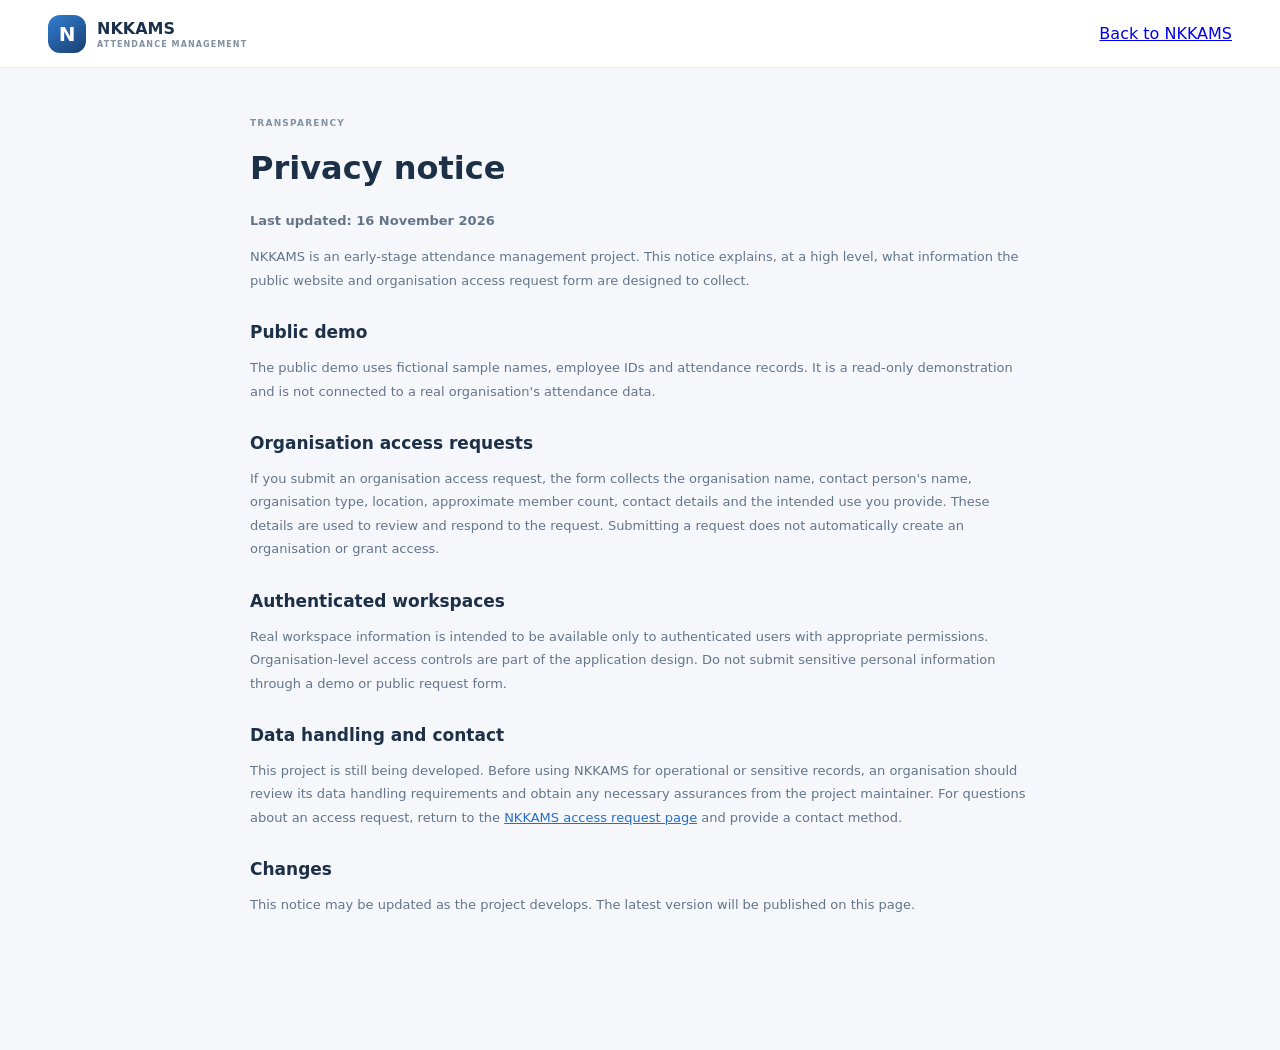
==== privacy.html @ 0c3b37a1 "Add NKKAMS privacy notice" ====
<!doctype html><html lang="en"><head><meta charset="utf-8"><meta name="viewport" content="width=device-width,initial-scale=1"><meta name="theme-color" content="#10243a"><title>Privacy Notice | NKKAMS</title><link rel="icon" href="./favicon.svg"><link rel="stylesheet" href="./demo.css"><style>.privacy{max-width:820px;margin:50px auto;padding:0 20px 70px}.privacy h1{font-size:32px}.privacy h2{font-size:17px;margin-top:30px}.privacy p,.privacy li{font-size:13px;line-height:1.8;color:#64758a}.privacy a{color:#286fc4}</style></head><body><header class="demo-topbar"><a class="demo-brand" href="./"><span class="demo-mark">N</span><span>NKKAMS<small>ATTENDANCE MANAGEMENT</small></span></a><a href="./">Back to NKKAMS</a></header><main class="privacy"><div class="eyebrow">TRANSPARENCY</div><h1>Privacy notice</h1><p><strong>Last updated: 16 November 2026</strong></p><p>NKKAMS is an early-stage attendance management project. This notice explains, at a high level, what information the public website and organisation access request form are designed to collect.</p><h2>Public demo</h2><p>The public demo uses fictional sample names, employee IDs and attendance records. It is a read-only demonstration and is not connected to a real organisation's attendance data.</p><h2>Organisation access requests</h2><p>If you submit an organisation access request, the form collects the organisation name, contact person's name, organisation type, location, approximate member count, contact details and the intended use you provide. These details are used to review and respond to the request. Submitting a request does not automatically create an organisation or grant access.</p><h2>Authenticated workspaces</h2><p>Real workspace information is intended to be available only to authenticated users with appropriate permissions. Organisation-level access controls are part of the application design. Do not submit sensitive personal information through a demo or public request form.</p><h2>Data handling and contact</h2><p>This project is still being developed. Before using NKKAMS for operational or sensitive records, an organisation should review its data handling requirements and obtain any necessary assurances from the project maintainer. For questions about an access request, return to the <a href="./#request-access">NKKAMS access request page</a> and provide a contact method.</p><h2>Changes</h2><p>This notice may be updated as the project develops. The latest version will be published on this page.</p></main></body></html>
---- demo.css ----
*{box-sizing:border-box}body{margin:0;background:#f5f7fb;color:#1c3048;font-family:Inter,ui-sans-serif,system-ui,-apple-system,"Segoe UI",sans-serif}.demo-topbar{height:68px;background:#fff;border-bottom:1px solid #e6ebf2;display:flex;align-items:center;justify-content:space-between;padding:0 clamp(16px,4vw,48px);position:sticky;top:0;z-index:5}.demo-brand{display:flex;align-items:center;gap:11px;text-decoration:none;color:#1b314b;font-weight:850}.demo-brand small{display:block;font-size:8px;letter-spacing:1.1px;color:#8290a2;margin-top:2px}.demo-mark{width:38px;height:38px;display:grid;place-items:center;border-radius:12px;background:linear-gradient(145deg,#347ed2,#183f70);color:white;font-size:20px}.demo-top-actions{display:flex;align-items:center;gap:20px}.demo-top-actions a{font-size:12px;text-decoration:none;color:#48617e;font-weight:700}.demo-top-actions .demo-login{background:#246fc5;color:white;padding:9px 15px;border-radius:9px}.readonly-pill{font-size:9px;letter-spacing:.8px;font-weight:850;color:#24764d;background:#e9f8ef;padding:7px 10px;border-radius:20px}.demo-banner{display:flex;gap:8px;justify-content:center;align-items:center;padding:11px 16px;background:#fff8e9;border-bottom:1px solid #f3e4c2;color:#85632a;font-size:11px;text-align:center}.demo-banner strong{color:#725019}.demo-layout{display:grid;grid-template-columns:235px minmax(0,1fr);min-height:calc(100vh - 112px)}.demo-sidebar{background:#fff;border-right:1px solid #e6ebf2;padding:25px 15px;display:flex;flex-direction:column}.workspace-label,.eyebrow{font-size:9px;font-weight:850;letter-spacing:1.2px;color:#8492a5}.org-switch{display:flex;align-items:center;gap:10px;padding:15px 8px 22px;border-bottom:1px solid #edf0f4;margin-bottom:18px}.org-avatar{width:36px;height:36px;border-radius:11px;display:grid;place-items:center;background:#eaf2fc;color:#2b70bd;font-weight:850}.org-switch strong,.org-switch small{display:block}.org-switch strong{font-size:12px}.org-switch small{font-size:10px;color:#8a97a8;margin-top:3px}.demo-sidebar nav{display:grid;gap:5px}.demo-sidebar nav button{border:0;background:transparent;text-align:left;padding:12px 13px;border-radius:10px;color:#64748a;font-size:12px;font-weight:650;cursor:pointer}.demo-sidebar nav button.active{background:#edf4fd;color:#246dc0}.sidebar-foot{margin-top:auto;padding:18px 8px 0;border-top:1px solid #edf0f4;color:#9aa5b3;font-size:10px;line-height:1.8}.sidebar-foot a{color:#4779b3;text-decoration:none}.demo-main{width:100%;max-width:1450px;margin:0 auto;padding:35px clamp(16px,3vw,42px) 50px}.demo-page-heading{display:flex;justify-content:space-between;align-items:end;gap:15px;margin-bottom:25px}.demo-page-heading h1{font-size:27px;letter-spacing:-.8px;margin:7px 0 5px}.demo-page-heading p{font-size:12px;color:#8390a1;margin:0}.demo-date{font-size:10px;color:#7f8da0;font-weight:750}.demo-stats{display:grid;grid-template-columns:repeat(4,minmax(0,1fr));gap:14px;margin-bottom:16px}.demo-stats article{background:#fff;border:1px solid #e8edf3;border-radius:14px;padding:17px;min-height:126px}.demo-stats article small{display:block;color:#7b899a;font-size:10px;margin-top:7px}.demo-stats article strong{display:block;font-size:26px;margin-top:3px}.demo-stats article em{display:block;font-style:normal;font-size:9px;color:#97a2af;margin-top:4px}.stat-icon{display:grid;place-items:center;width:29px;height:29px;border-radius:9px;font-size:14px}.blue{background:#eaf3ff;color:#3379cc}.green{background:#eaf8f0;color:#24935b}.red{background:#fff0ee;color:#d36c60}.violet{background:#f2edff;color:#8062cb}.demo-grid{display:grid;grid-template-columns:1.25fr .75fr;gap:15px;margin-bottom:15px}.demo-panel{background:#fff;border:1px solid #e8edf3;border-radius:14px;padding:20px;margin-bottom:15px;min-width:0}.panel-heading{display:flex;justify-content:space-between;align-items:center;gap:15px;margin-bottom:17px}.panel-heading h2{font-size:14px;margin:0 0 4px}.panel-heading p{font-size:10px;color:#8995a4;margin:0}.mini-tag{font-size:8px;letter-spacing:.8px;font-weight:850;color:#6683a6;background:#f1f5fa;border-radius:20px;padding:6px 9px}.trend-chart{height:145px;display:flex;align-items:end;gap:12px;padding:5px 8px 0;border-bottom:1px solid #edf1f5}.trend-chart div{height:100%;flex:1;display:flex;flex-direction:column;justify-content:end;align-items:center;gap:8px}.trend-chart i{display:block;width:min(30px,75%);border-radius:6px 6px 2px 2px;background:linear-gradient(180deg,#80b5f0,#3278c7)}.trend-chart small{font-size:9px;color:#9aa5b3}.summary-line{display:flex;justify-content:space-between;padding:10px 0;border-bottom:1px solid #f0f2f5;font-size:11px}.summary-line span{color:#6f7f92}.summary-line strong{font-size:12px}.dot{display:inline-block;width:7px;height:7px;border-radius:50%;margin-right:6px}.dot.present{background:#32a56d}.dot.absent{background:#e27a70}.dot.unmarked{background:#aeb8c4}.progress-track{height:7px;border-radius:10px;background:#f0f2f5;margin:17px 0 9px;overflow:hidden}.progress-track i{display:block;height:100%;border-radius:10px;background:#36a575}.muted{color:#98a3b0;font-size:9px}.table-scroll{overflow-x:auto}table{width:100%;border-collapse:collapse;white-space:nowrap}th{text-align:left;color:#8b97a6;font-size:8px;letter-spacing:.7px;padding:11px 10px;border-bottom:1px solid #edf0f4}td{font-size:10px;color:#4f6075;padding:12px 10px;border-bottom:1px solid #f0f2f5}.status{display:inline-flex;border-radius:20px;padding:5px 8px;font-size:9px;font-weight:750}.status.present{background:#eaf8f0;color:#258653}.status.absent{background:#fff0ee;color:#c7665c}.outline-btn{background:#fff;border:1px solid #dfe7f0;border-radius:8px;padding:8px 10px;font-size:10px;color:#4775a9;font-weight:700;cursor:pointer}.demo-view.hidden{display:none}.date-filter{display:flex;align-items:center;gap:8px;color:#738298;font-size:10px}.date-filter select,.search-input{border:1px solid #dfe6ef;border-radius:8px;padding:9px 10px;background:white;color:#42566e;font:inherit;font-size:11px}.demo-summary-strip{display:flex;gap:24px;padding:12px 0 16px;color:#7b8999;font-size:10px}.demo-summary-strip strong{color:#30465f;margin-left:4px}.readonly-footnote{font-size:10px;color:#91a0b0;margin:17px 0 0}.report-stats{grid-template-columns:repeat(3,minmax(0,1fr))}.report-bars{display:grid;gap:18px;padding:10px 0}.report-bars>div{display:grid;grid-template-columns:65px 1fr 38px;align-items:center;gap:12px;font-size:10px;color:#75849a}.report-bars i{height:9px;border-radius:10px;background:#edf1f6;overflow:hidden}.report-bars i b{display:block;height:100%;background:#4288d4;border-radius:10px}.report-bars strong{text-align:right;color:#3b536d}.holiday-demo{display:grid}.holiday-demo>div{display:flex;align-items:center;gap:16px;padding:15px 5px;border-bottom:1px solid #edf0f4}.holiday-demo time{width:58px;color:#3c7fc4;font-size:10px;font-weight:850}.holiday-demo strong,.holiday-demo small{display:block}.holiday-demo strong{font-size:11px}.holiday-demo small{font-size:9px;color:#929eac;margin-top:4px}.demo-bottom-cta{margin-top:25px;padding:18px 20px;border-radius:13px;background:#edf4fc;display:flex;align-items:center;justify-content:space-between;gap:15px}.demo-bottom-cta strong,.demo-bottom-cta span{display:block}.demo-bottom-cta strong{font-size:12px}.demo-bottom-cta span{font-size:10px;color:#77879a;margin-top:5px}.demo-bottom-cta a{background:#276fbd;color:#fff;text-decoration:none;padding:11px 14px;border-radius:9px;font-size:10px;font-weight:750;white-space:nowrap}@media(max-width:850px){.demo-layout{grid-template-columns:1fr}.demo-sidebar{border-right:0;border-bottom:1px solid #e6ebf2;padding:12px 15px}.workspace-label,.org-switch,.sidebar-foot{display:none}.demo-sidebar nav{display:flex;overflow:auto;gap:5px}.demo-sidebar nav button{white-space:nowrap;padding:10px 12px}.demo-stats{grid-template-columns:repeat(2,minmax(0,1fr))}.demo-main{padding-top:25px}}@media(max-width:560px){.demo-topbar{height:60px;padding:0 12px}.demo-top-actions{gap:10px}.demo-top-actions>a:first-of-type{display:none}.readonly-pill{font-size:8px;padding:6px 8px}.demo-banner{display:block;line-height:1.6;font-size:10px}.demo-banner strong{display:block}.demo-page-heading{align-items:start;flex-direction:column}.demo-page-heading h1{font-size:23px}.demo-date{font-size:9px}.demo-grid{grid-template-columns:1fr;gap:0}.demo-stats{gap:9px}.demo-stats article{padding:13px;min-height:115px}.demo-stats article strong{font-size:23px}.demo-panel{padding:14px}.demo-bottom-cta{align-items:stretch;flex-direction:column}.demo-bottom-cta a{text-align:center}.panel-heading{align-items:flex-start;flex-direction:column}.date-filter{width:100%}.date-filter select{flex:1}.search-input{width:100%}.report-stats{grid-template-columns:1fr}.demo-summary-strip{gap:14px}}
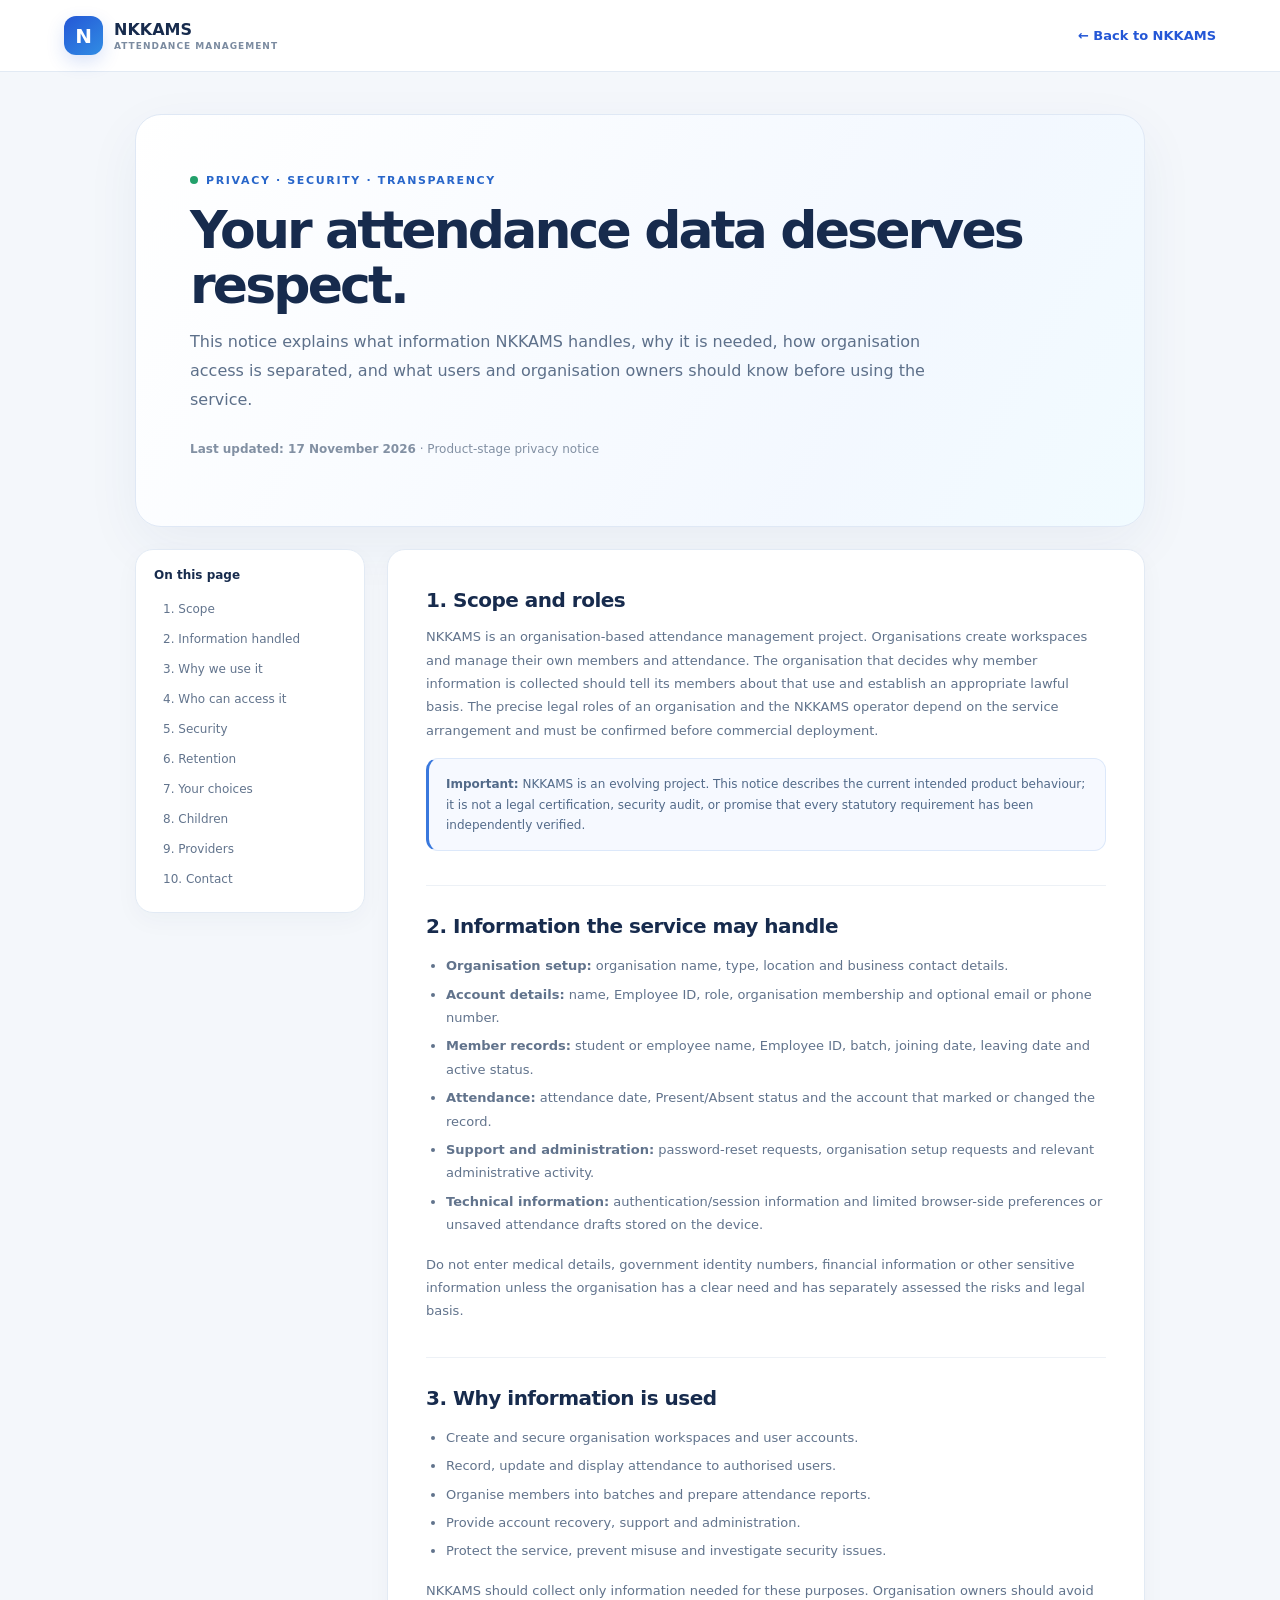
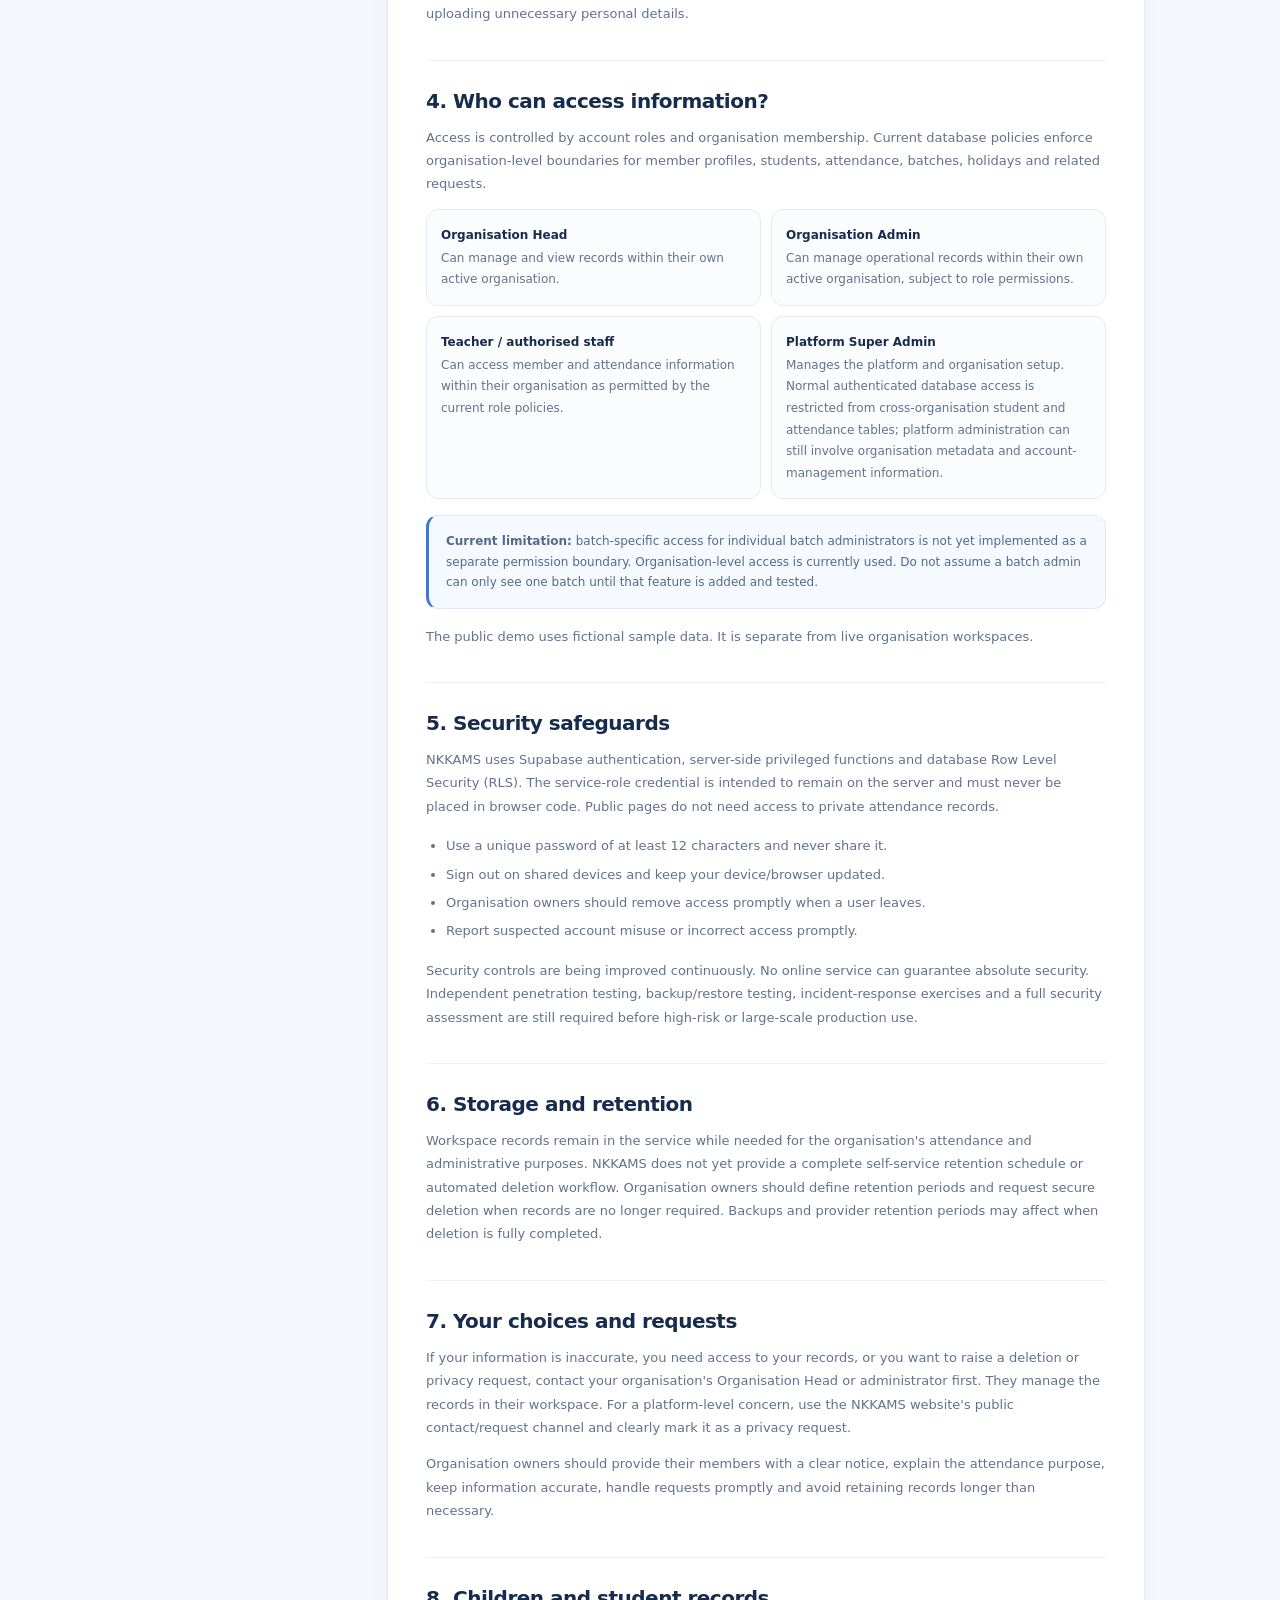
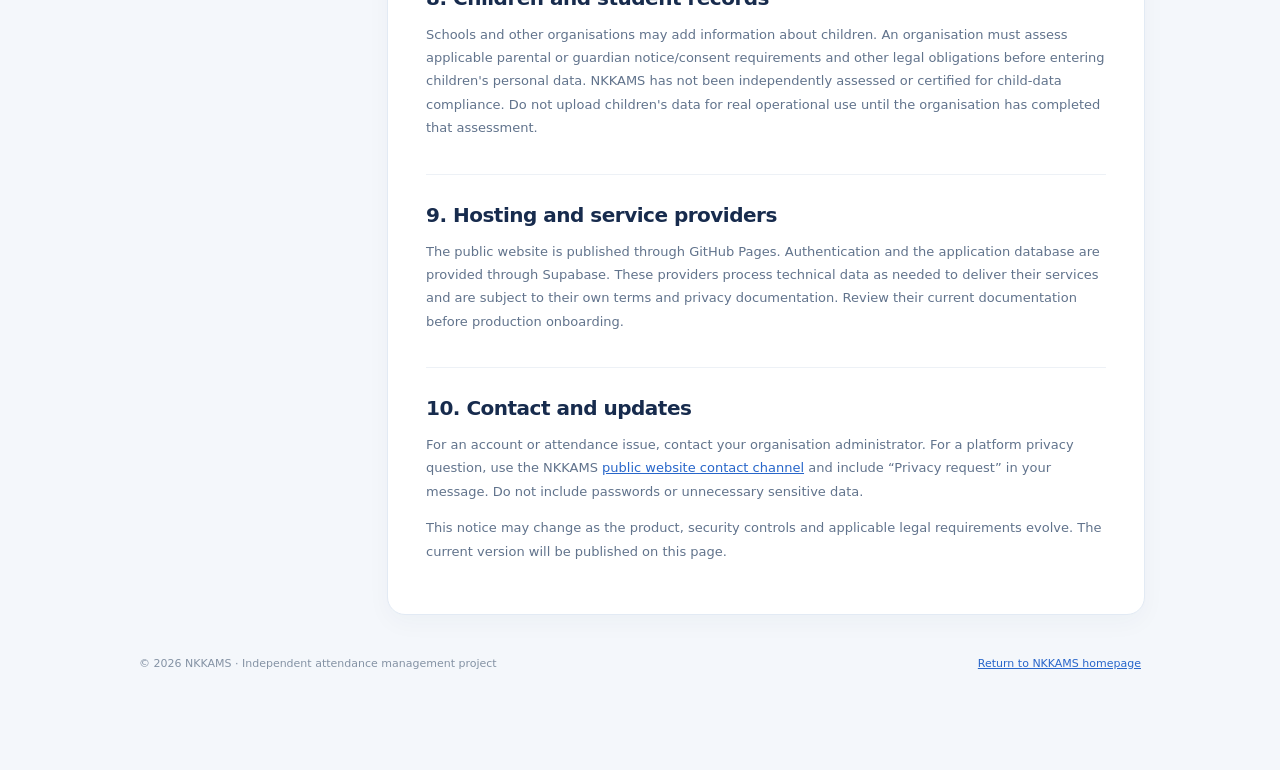
==== commit b5fd5b05: "Publish expanded NKKAMS privacy and data protection notice" ====
--- a/privacy.html
+++ b/privacy.html
@@ -1 +1,54 @@
-<!doctype html><html lang="en"><head><meta charset="utf-8"><meta name="viewport" content="width=device-width,initial-scale=1"><meta name="theme-color" content="#10243a"><title>Privacy Notice | NKKAMS</title><link rel="icon" href="./favicon.svg"><link rel="stylesheet" href="./demo.css"><style>.privacy{max-width:820px;margin:50px auto;padding:0 20px 70px}.privacy h1{font-size:32px}.privacy h2{font-size:17px;margin-top:30px}.privacy p,.privacy li{font-size:13px;line-height:1.8;color:#64758a}.privacy a{color:#286fc4}</style></head><body><header class="demo-topbar"><a class="demo-brand" href="./"><span class="demo-mark">N</span><span>NKKAMS<small>ATTENDANCE MANAGEMENT</small></span></a><a href="./">Back to NKKAMS</a></header><main class="privacy"><div class="eyebrow">TRANSPARENCY</div><h1>Privacy notice</h1><p><strong>Last updated: 16 November 2026</strong></p><p>NKKAMS is an early-stage attendance management project. This notice explains, at a high level, what information the public website and organisation access request form are designed to collect.</p><h2>Public demo</h2><p>The public demo uses fictional sample names, employee IDs and attendance records. It is a read-only demonstration and is not connected to a real organisation's attendance data.</p><h2>Organisation access requests</h2><p>If you submit an organisation access request, the form collects the organisation name, contact person's name, organisation type, location, approximate member count, contact details and the intended use you provide. These details are used to review and respond to the request. Submitting a request does not automatically create an organisation or grant access.</p><h2>Authenticated workspaces</h2><p>Real workspace information is intended to be available only to authenticated users with appropriate permissions. Organisation-level access controls are part of the application design. Do not submit sensitive personal information through a demo or public request form.</p><h2>Data handling and contact</h2><p>This project is still being developed. Before using NKKAMS for operational or sensitive records, an organisation should review its data handling requirements and obtain any necessary assurances from the project maintainer. For questions about an access request, return to the <a href="./#request-access">NKKAMS access request page</a> and provide a contact method.</p><h2>Changes</h2><p>This notice may be updated as the project develops. The latest version will be published on this page.</p></main></body></html>+<!doctype html>
+<html lang="en">
+<head>
+<meta charset="utf-8"><meta name="viewport" content="width=device-width,initial-scale=1">
+<meta name="theme-color" content="#f4f7fb">
+<meta name="description" content="NKKAMS Privacy Notice explains what personal data the attendance management platform handles, why it is used and who can access it.">
+<title>Privacy & Data Protection | NKKAMS</title>
+<link rel="icon" type="image/svg+xml" href="./favicon.svg">
+<link rel="stylesheet" href="./demo.css">
+<style>
+:root{color-scheme:light;--ink:#172b4d;--muted:#61738c;--line:#e2eaf4;--blue:#2457d6}
+*{box-sizing:border-box}body{margin:0;background:#f4f7fb;color:var(--ink);font-family:Inter,ui-sans-serif,system-ui,-apple-system,"Segoe UI",sans-serif}
+.privacy-top{height:72px;position:sticky;top:0;z-index:5;display:flex;align-items:center;justify-content:space-between;padding:0 clamp(18px,5vw,72px);background:rgba(255,255,255,.94);border-bottom:1px solid var(--line);backdrop-filter:blur(16px)}
+.privacy-brand{display:flex;align-items:center;gap:11px;color:var(--ink);text-decoration:none;font-weight:850}.privacy-mark{display:grid;place-items:center;width:39px;height:39px;border-radius:12px;background:linear-gradient(140deg,#2457d6,#318de4);color:#fff;font-size:20px;box-shadow:0 7px 18px #2457d62b}.privacy-brand small{display:block;margin-top:2px;color:#7b8ba0;font-size:9px;letter-spacing:1px}
+.privacy-top>a:last-child{color:var(--blue);font-size:13px;font-weight:700;text-decoration:none}
+.privacy-wrap{max-width:1050px;margin:42px auto 80px;padding:0 20px}
+.privacy-hero{padding:clamp(26px,5vw,54px);border:1px solid #dfe8f5;border-radius:26px;background:linear-gradient(120deg,#fff 0%,#f3f8ff 72%,#f1fbff 100%);box-shadow:0 18px 55px rgba(30,65,120,.06)}
+.kicker{display:inline-flex;align-items:center;gap:8px;color:#2866ca;font-size:11px;font-weight:850;letter-spacing:.15em}.kicker:before{content:"";width:8px;height:8px;border-radius:50%;background:#22a06b}
+h1{margin:15px 0 12px;font-size:clamp(34px,5vw,52px);letter-spacing:-.055em;line-height:1.05}.lead{max-width:760px;color:#5d708a;font-size:16px;line-height:1.8}
+.updated{margin-top:24px;color:#8290a3;font-size:12px}
+.privacy-layout{display:grid;grid-template-columns:230px minmax(0,1fr);gap:22px;margin-top:22px;align-items:start}
+.privacy-nav,.privacy-content{border:1px solid var(--line);border-radius:18px;background:#fff;box-shadow:0 8px 25px rgba(25,54,92,.035)}
+.privacy-nav{position:sticky;top:92px;padding:18px}.privacy-nav strong{display:block;margin-bottom:12px;font-size:12px}.privacy-nav a{display:block;padding:8px 9px;border-radius:8px;color:#62748d;font-size:12px;text-decoration:none}.privacy-nav a:hover{background:#f0f5ff;color:var(--blue)}
+.privacy-content{padding:clamp(20px,4vw,38px)}.privacy-content section+section{margin-top:34px;padding-top:28px;border-top:1px solid #edf1f6}
+h2{margin:0 0 12px;font-size:20px;letter-spacing:-.025em}h3{margin:18px 0 7px;font-size:14px}
+p,li{color:var(--muted);font-size:13px;line-height:1.8}ul{padding-left:20px}li+li{margin-top:5px}
+.callout{margin:16px 0;padding:15px 17px;border:1px solid #dce8fa;border-left:3px solid #3978dd;border-radius:12px;background:#f6f9ff;color:#526a89;font-size:12px;line-height:1.7}
+.role-grid{display:grid;grid-template-columns:repeat(2,minmax(0,1fr));gap:10px}.role-card{padding:14px;border:1px solid #e5ebf4;border-radius:12px;background:#fbfcfe}.role-card strong{font-size:12px}.role-card p{margin:5px 0 0;font-size:12px}
+a{color:#2866ca}.privacy-footer{display:flex;justify-content:space-between;gap:14px;flex-wrap:wrap;margin-top:22px;padding:20px 4px;color:#8492a4;font-size:11px}
+@media(max-width:760px){.privacy-layout{grid-template-columns:1fr}.privacy-nav{position:static}.privacy-nav div{display:grid;grid-template-columns:repeat(2,minmax(0,1fr))}.role-grid{grid-template-columns:1fr}.privacy-wrap{margin-top:20px}.privacy-top{height:62px;padding:0 14px}}
+</style>
+</head>
+<body>
+<header class="privacy-top"><a class="privacy-brand" href="./"><span class="privacy-mark">N</span><span>NKKAMS<small>ATTENDANCE MANAGEMENT</small></span></a><a href="./">← Back to NKKAMS</a></header>
+<main class="privacy-wrap">
+<section class="privacy-hero"><span class="kicker">PRIVACY · SECURITY · TRANSPARENCY</span><h1>Your attendance data deserves respect.</h1><p class="lead">This notice explains what information NKKAMS handles, why it is needed, how organisation access is separated, and what users and organisation owners should know before using the service.</p><p class="updated"><strong>Last updated: 17 November 2026</strong> · Product-stage privacy notice</p></section>
+<div class="privacy-layout">
+<aside class="privacy-nav"><strong>On this page</strong><div><a href="#scope">1. Scope</a><a href="#data">2. Information handled</a><a href="#purpose">3. Why we use it</a><a href="#access">4. Who can access it</a><a href="#security">5. Security</a><a href="#retention">6. Retention</a><a href="#rights">7. Your choices</a><a href="#children">8. Children</a><a href="#providers">9. Providers</a><a href="#contact">10. Contact</a></div></aside>
+<article class="privacy-content">
+<section id="scope"><h2>1. Scope and roles</h2><p>NKKAMS is an organisation-based attendance management project. Organisations create workspaces and manage their own members and attendance. The organisation that decides why member information is collected should tell its members about that use and establish an appropriate lawful basis. The precise legal roles of an organisation and the NKKAMS operator depend on the service arrangement and must be confirmed before commercial deployment.</p><div class="callout"><strong>Important:</strong> NKKAMS is an evolving project. This notice describes the current intended product behaviour; it is not a legal certification, security audit, or promise that every statutory requirement has been independently verified.</div></section>
+<section id="data"><h2>2. Information the service may handle</h2><ul><li><strong>Organisation setup:</strong> organisation name, type, location and business contact details.</li><li><strong>Account details:</strong> name, Employee ID, role, organisation membership and optional email or phone number.</li><li><strong>Member records:</strong> student or employee name, Employee ID, batch, joining date, leaving date and active status.</li><li><strong>Attendance:</strong> attendance date, Present/Absent status and the account that marked or changed the record.</li><li><strong>Support and administration:</strong> password-reset requests, organisation setup requests and relevant administrative activity.</li><li><strong>Technical information:</strong> authentication/session information and limited browser-side preferences or unsaved attendance drafts stored on the device.</li></ul><p>Do not enter medical details, government identity numbers, financial information or other sensitive information unless the organisation has a clear need and has separately assessed the risks and legal basis.</p></section>
+<section id="purpose"><h2>3. Why information is used</h2><ul><li>Create and secure organisation workspaces and user accounts.</li><li>Record, update and display attendance to authorised users.</li><li>Organise members into batches and prepare attendance reports.</li><li>Provide account recovery, support and administration.</li><li>Protect the service, prevent misuse and investigate security issues.</li></ul><p>NKKAMS should collect only information needed for these purposes. Organisation owners should avoid uploading unnecessary personal details.</p></section>
+<section id="access"><h2>4. Who can access information?</h2><p>Access is controlled by account roles and organisation membership. Current database policies enforce organisation-level boundaries for member profiles, students, attendance, batches, holidays and related requests.</p><div class="role-grid"><div class="role-card"><strong>Organisation Head</strong><p>Can manage and view records within their own active organisation.</p></div><div class="role-card"><strong>Organisation Admin</strong><p>Can manage operational records within their own active organisation, subject to role permissions.</p></div><div class="role-card"><strong>Teacher / authorised staff</strong><p>Can access member and attendance information within their organisation as permitted by the current role policies.</p></div><div class="role-card"><strong>Platform Super Admin</strong><p>Manages the platform and organisation setup. Normal authenticated database access is restricted from cross-organisation student and attendance tables; platform administration can still involve organisation metadata and account-management information.</p></div></div><div class="callout"><strong>Current limitation:</strong> batch-specific access for individual batch administrators is not yet implemented as a separate permission boundary. Organisation-level access is currently used. Do not assume a batch admin can only see one batch until that feature is added and tested.</div><p>The public demo uses fictional sample data. It is separate from live organisation workspaces.</p></section>
+<section id="security"><h2>5. Security safeguards</h2><p>NKKAMS uses Supabase authentication, server-side privileged functions and database Row Level Security (RLS). The service-role credential is intended to remain on the server and must never be placed in browser code. Public pages do not need access to private attendance records.</p><ul><li>Use a unique password of at least 12 characters and never share it.</li><li>Sign out on shared devices and keep your device/browser updated.</li><li>Organisation owners should remove access promptly when a user leaves.</li><li>Report suspected account misuse or incorrect access promptly.</li></ul><p>Security controls are being improved continuously. No online service can guarantee absolute security. Independent penetration testing, backup/restore testing, incident-response exercises and a full security assessment are still required before high-risk or large-scale production use.</p></section>
+<section id="retention"><h2>6. Storage and retention</h2><p>Workspace records remain in the service while needed for the organisation's attendance and administrative purposes. NKKAMS does not yet provide a complete self-service retention schedule or automated deletion workflow. Organisation owners should define retention periods and request secure deletion when records are no longer required. Backups and provider retention periods may affect when deletion is fully completed.</p></section>
+<section id="rights"><h2>7. Your choices and requests</h2><p>If your information is inaccurate, you need access to your records, or you want to raise a deletion or privacy request, contact your organisation's Organisation Head or administrator first. They manage the records in their workspace. For a platform-level concern, use the NKKAMS website's public contact/request channel and clearly mark it as a privacy request.</p><p>Organisation owners should provide their members with a clear notice, explain the attendance purpose, keep information accurate, handle requests promptly and avoid retaining records longer than necessary.</p></section>
+<section id="children"><h2>8. Children and student records</h2><p>Schools and other organisations may add information about children. An organisation must assess applicable parental or guardian notice/consent requirements and other legal obligations before entering children's personal data. NKKAMS has not been independently assessed or certified for child-data compliance. Do not upload children's data for real operational use until the organisation has completed that assessment.</p></section>
+<section id="providers"><h2>9. Hosting and service providers</h2><p>The public website is published through GitHub Pages. Authentication and the application database are provided through Supabase. These providers process technical data as needed to deliver their services and are subject to their own terms and privacy documentation. Review their current documentation before production onboarding.</p></section>
+<section id="contact"><h2>10. Contact and updates</h2><p>For an account or attendance issue, contact your organisation administrator. For a platform privacy question, use the NKKAMS <a href="./#request-access">public website contact channel</a> and include “Privacy request” in your message. Do not include passwords or unnecessary sensitive data.</p><p>This notice may change as the product, security controls and applicable legal requirements evolve. The current version will be published on this page.</p></section>
+</article>
+</div>
+<footer class="privacy-footer"><span>© 2026 NKKAMS · Independent attendance management project</span><a href="./">Return to NKKAMS homepage</a></footer>
+</main>
+</body></html>
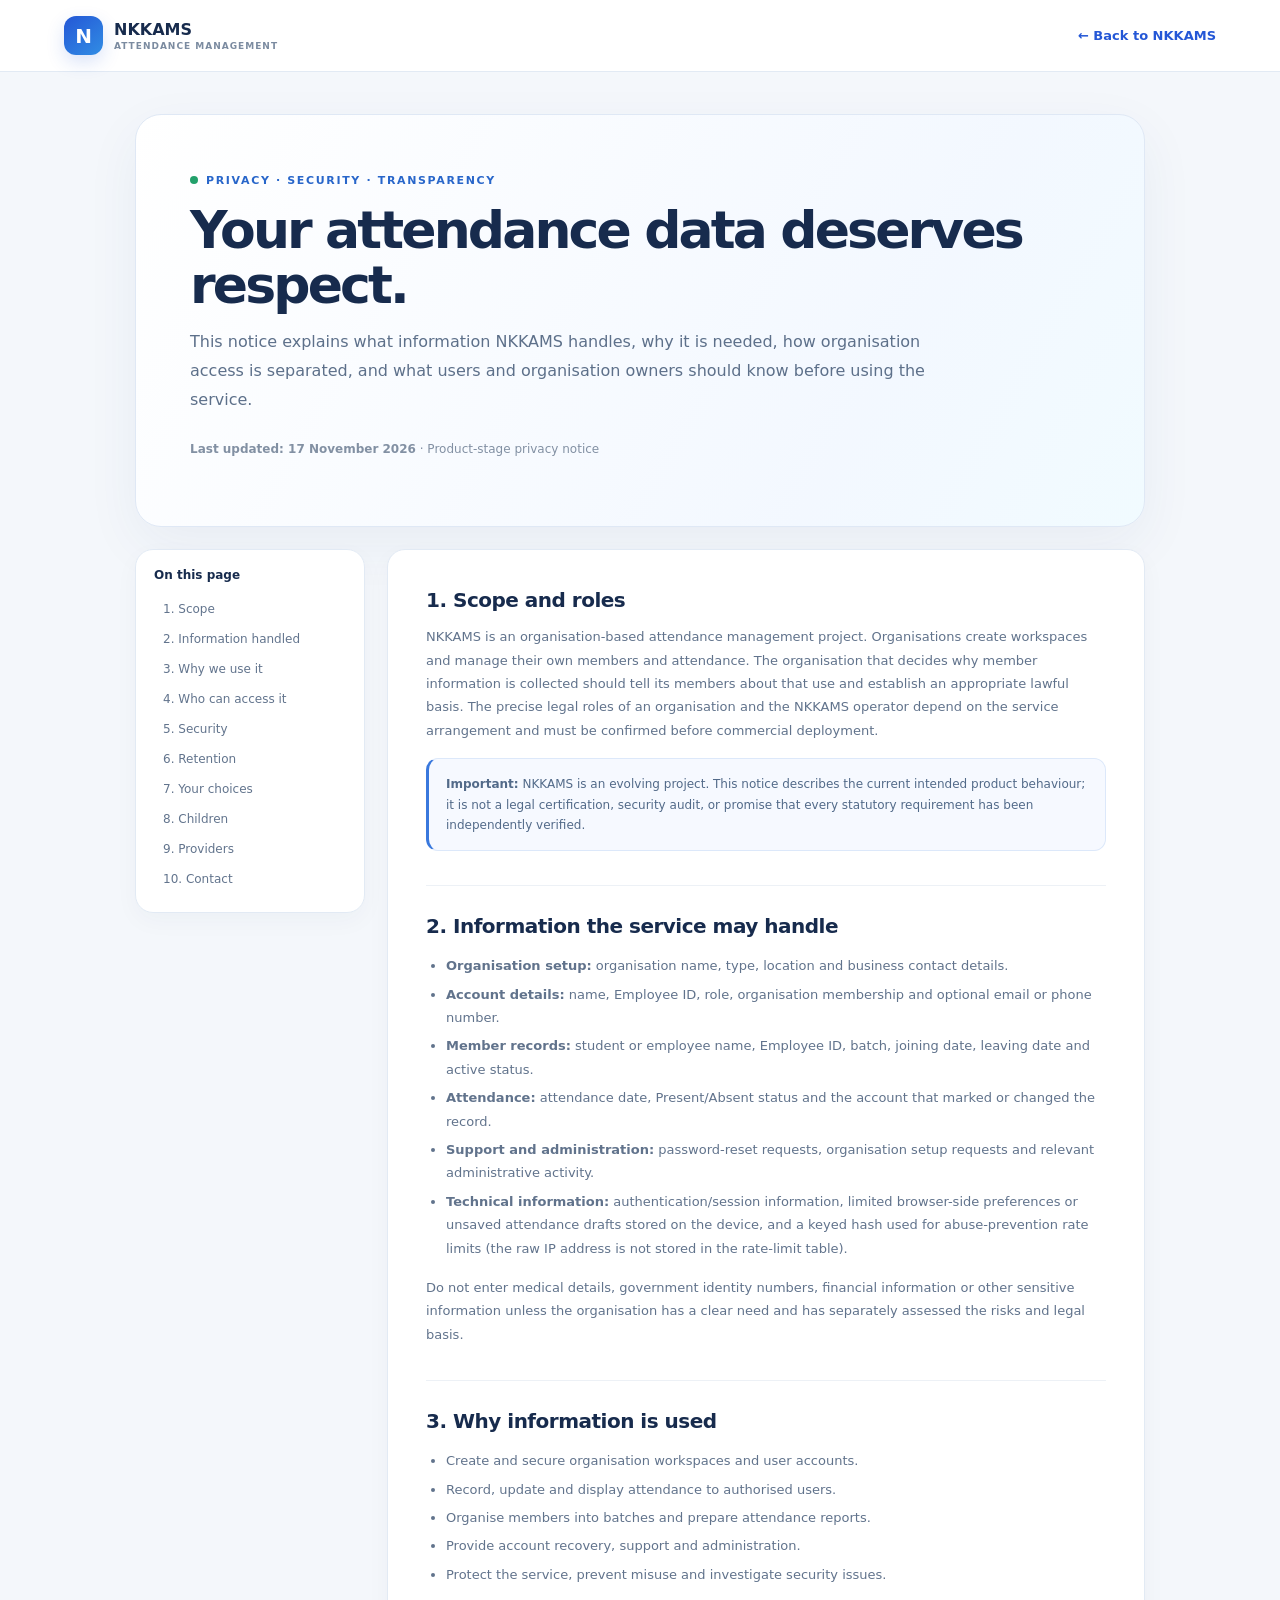
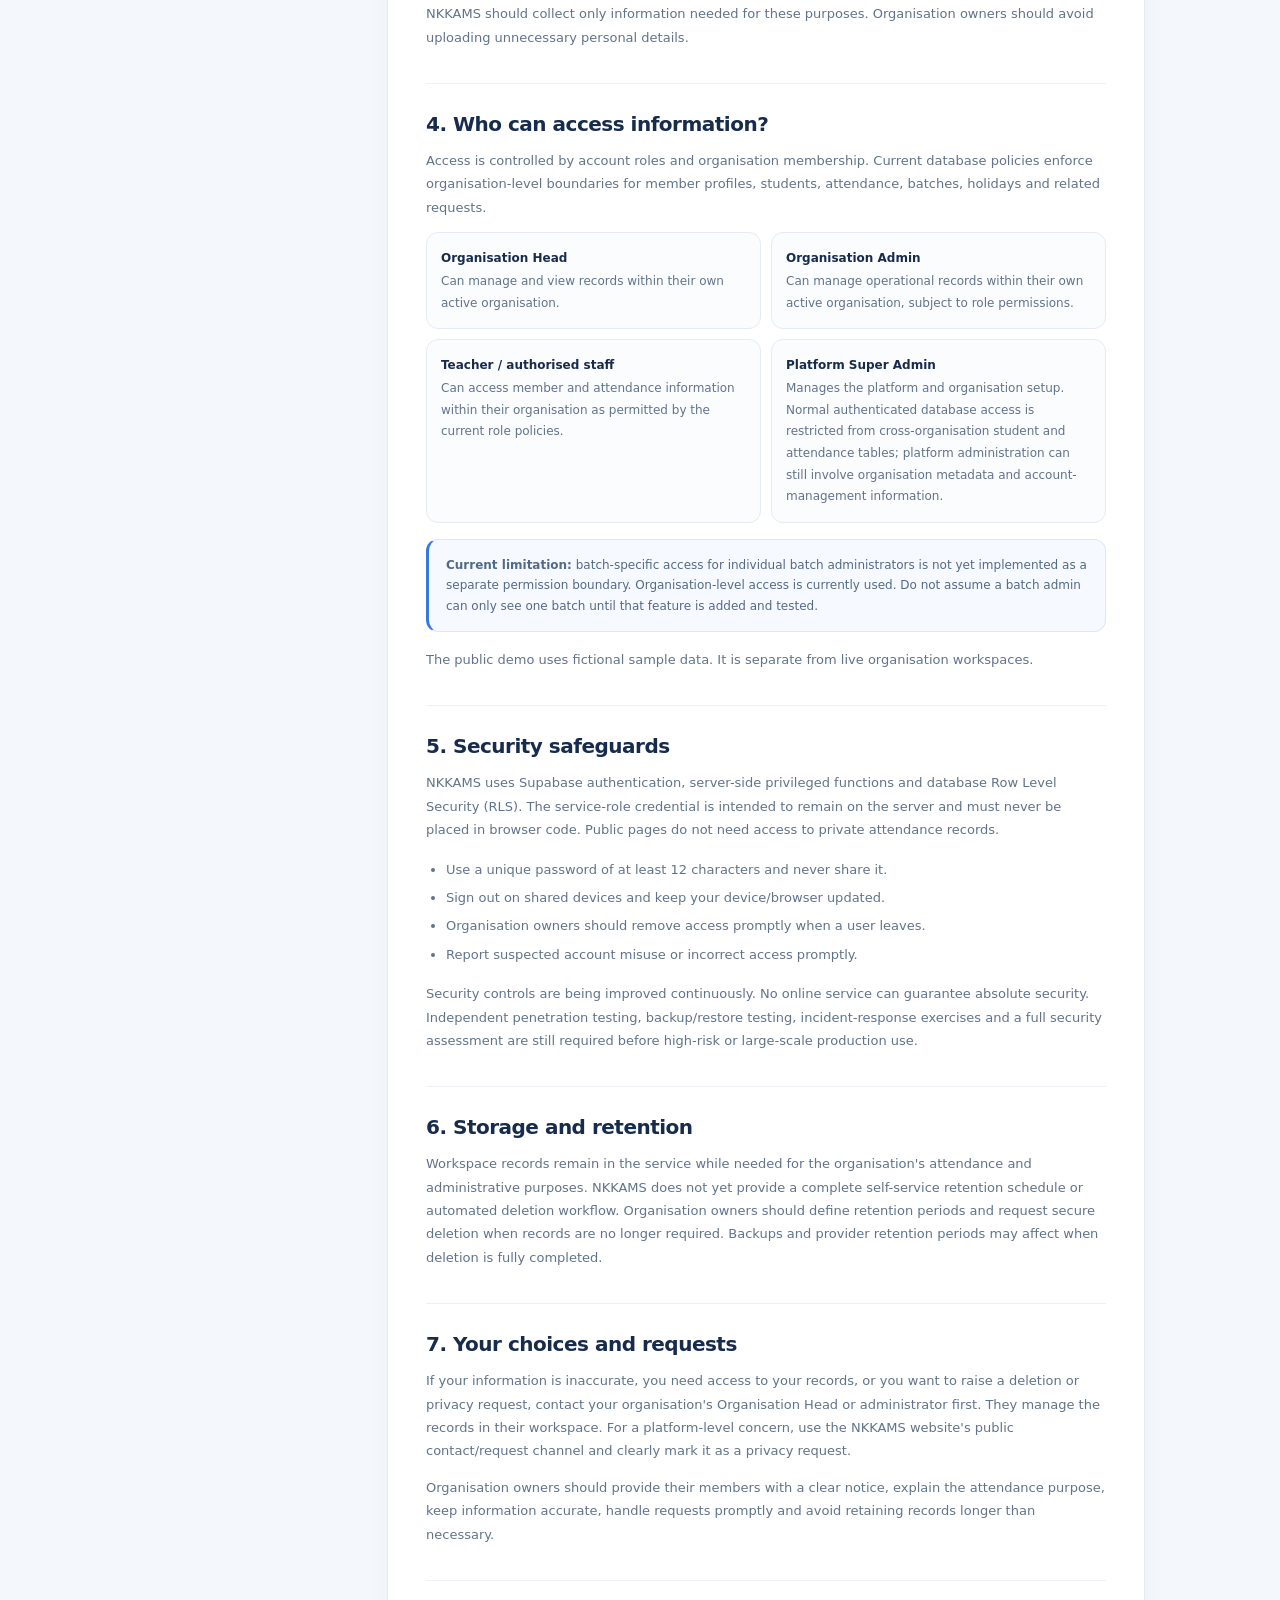
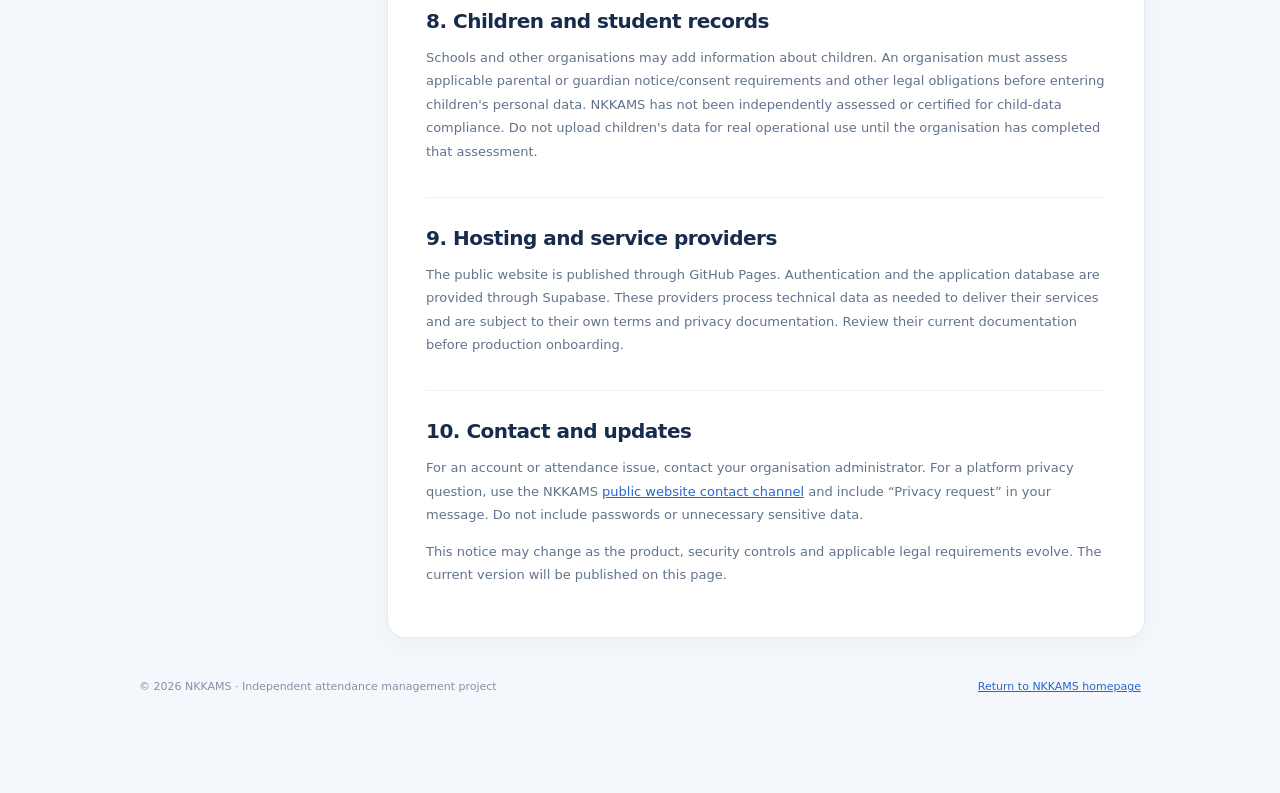
==== commit 09815468: "Disclose abuse-prevention rate-limit metadata" ====
--- a/privacy.html
+++ b/privacy.html
@@ -38,7 +38,7 @@
 <aside class="privacy-nav"><strong>On this page</strong><div><a href="#scope">1. Scope</a><a href="#data">2. Information handled</a><a href="#purpose">3. Why we use it</a><a href="#access">4. Who can access it</a><a href="#security">5. Security</a><a href="#retention">6. Retention</a><a href="#rights">7. Your choices</a><a href="#children">8. Children</a><a href="#providers">9. Providers</a><a href="#contact">10. Contact</a></div></aside>
 <article class="privacy-content">
 <section id="scope"><h2>1. Scope and roles</h2><p>NKKAMS is an organisation-based attendance management project. Organisations create workspaces and manage their own members and attendance. The organisation that decides why member information is collected should tell its members about that use and establish an appropriate lawful basis. The precise legal roles of an organisation and the NKKAMS operator depend on the service arrangement and must be confirmed before commercial deployment.</p><div class="callout"><strong>Important:</strong> NKKAMS is an evolving project. This notice describes the current intended product behaviour; it is not a legal certification, security audit, or promise that every statutory requirement has been independently verified.</div></section>
-<section id="data"><h2>2. Information the service may handle</h2><ul><li><strong>Organisation setup:</strong> organisation name, type, location and business contact details.</li><li><strong>Account details:</strong> name, Employee ID, role, organisation membership and optional email or phone number.</li><li><strong>Member records:</strong> student or employee name, Employee ID, batch, joining date, leaving date and active status.</li><li><strong>Attendance:</strong> attendance date, Present/Absent status and the account that marked or changed the record.</li><li><strong>Support and administration:</strong> password-reset requests, organisation setup requests and relevant administrative activity.</li><li><strong>Technical information:</strong> authentication/session information and limited browser-side preferences or unsaved attendance drafts stored on the device.</li></ul><p>Do not enter medical details, government identity numbers, financial information or other sensitive information unless the organisation has a clear need and has separately assessed the risks and legal basis.</p></section>
+<section id="data"><h2>2. Information the service may handle</h2><ul><li><strong>Organisation setup:</strong> organisation name, type, location and business contact details.</li><li><strong>Account details:</strong> name, Employee ID, role, organisation membership and optional email or phone number.</li><li><strong>Member records:</strong> student or employee name, Employee ID, batch, joining date, leaving date and active status.</li><li><strong>Attendance:</strong> attendance date, Present/Absent status and the account that marked or changed the record.</li><li><strong>Support and administration:</strong> password-reset requests, organisation setup requests and relevant administrative activity.</li><li><strong>Technical information:</strong> authentication/session information, limited browser-side preferences or unsaved attendance drafts stored on the device, and a keyed hash used for abuse-prevention rate limits (the raw IP address is not stored in the rate-limit table).</li></ul><p>Do not enter medical details, government identity numbers, financial information or other sensitive information unless the organisation has a clear need and has separately assessed the risks and legal basis.</p></section>
 <section id="purpose"><h2>3. Why information is used</h2><ul><li>Create and secure organisation workspaces and user accounts.</li><li>Record, update and display attendance to authorised users.</li><li>Organise members into batches and prepare attendance reports.</li><li>Provide account recovery, support and administration.</li><li>Protect the service, prevent misuse and investigate security issues.</li></ul><p>NKKAMS should collect only information needed for these purposes. Organisation owners should avoid uploading unnecessary personal details.</p></section>
 <section id="access"><h2>4. Who can access information?</h2><p>Access is controlled by account roles and organisation membership. Current database policies enforce organisation-level boundaries for member profiles, students, attendance, batches, holidays and related requests.</p><div class="role-grid"><div class="role-card"><strong>Organisation Head</strong><p>Can manage and view records within their own active organisation.</p></div><div class="role-card"><strong>Organisation Admin</strong><p>Can manage operational records within their own active organisation, subject to role permissions.</p></div><div class="role-card"><strong>Teacher / authorised staff</strong><p>Can access member and attendance information within their organisation as permitted by the current role policies.</p></div><div class="role-card"><strong>Platform Super Admin</strong><p>Manages the platform and organisation setup. Normal authenticated database access is restricted from cross-organisation student and attendance tables; platform administration can still involve organisation metadata and account-management information.</p></div></div><div class="callout"><strong>Current limitation:</strong> batch-specific access for individual batch administrators is not yet implemented as a separate permission boundary. Organisation-level access is currently used. Do not assume a batch admin can only see one batch until that feature is added and tested.</div><p>The public demo uses fictional sample data. It is separate from live organisation workspaces.</p></section>
 <section id="security"><h2>5. Security safeguards</h2><p>NKKAMS uses Supabase authentication, server-side privileged functions and database Row Level Security (RLS). The service-role credential is intended to remain on the server and must never be placed in browser code. Public pages do not need access to private attendance records.</p><ul><li>Use a unique password of at least 12 characters and never share it.</li><li>Sign out on shared devices and keep your device/browser updated.</li><li>Organisation owners should remove access promptly when a user leaves.</li><li>Report suspected account misuse or incorrect access promptly.</li></ul><p>Security controls are being improved continuously. No online service can guarantee absolute security. Independent penetration testing, backup/restore testing, incident-response exercises and a full security assessment are still required before high-risk or large-scale production use.</p></section>
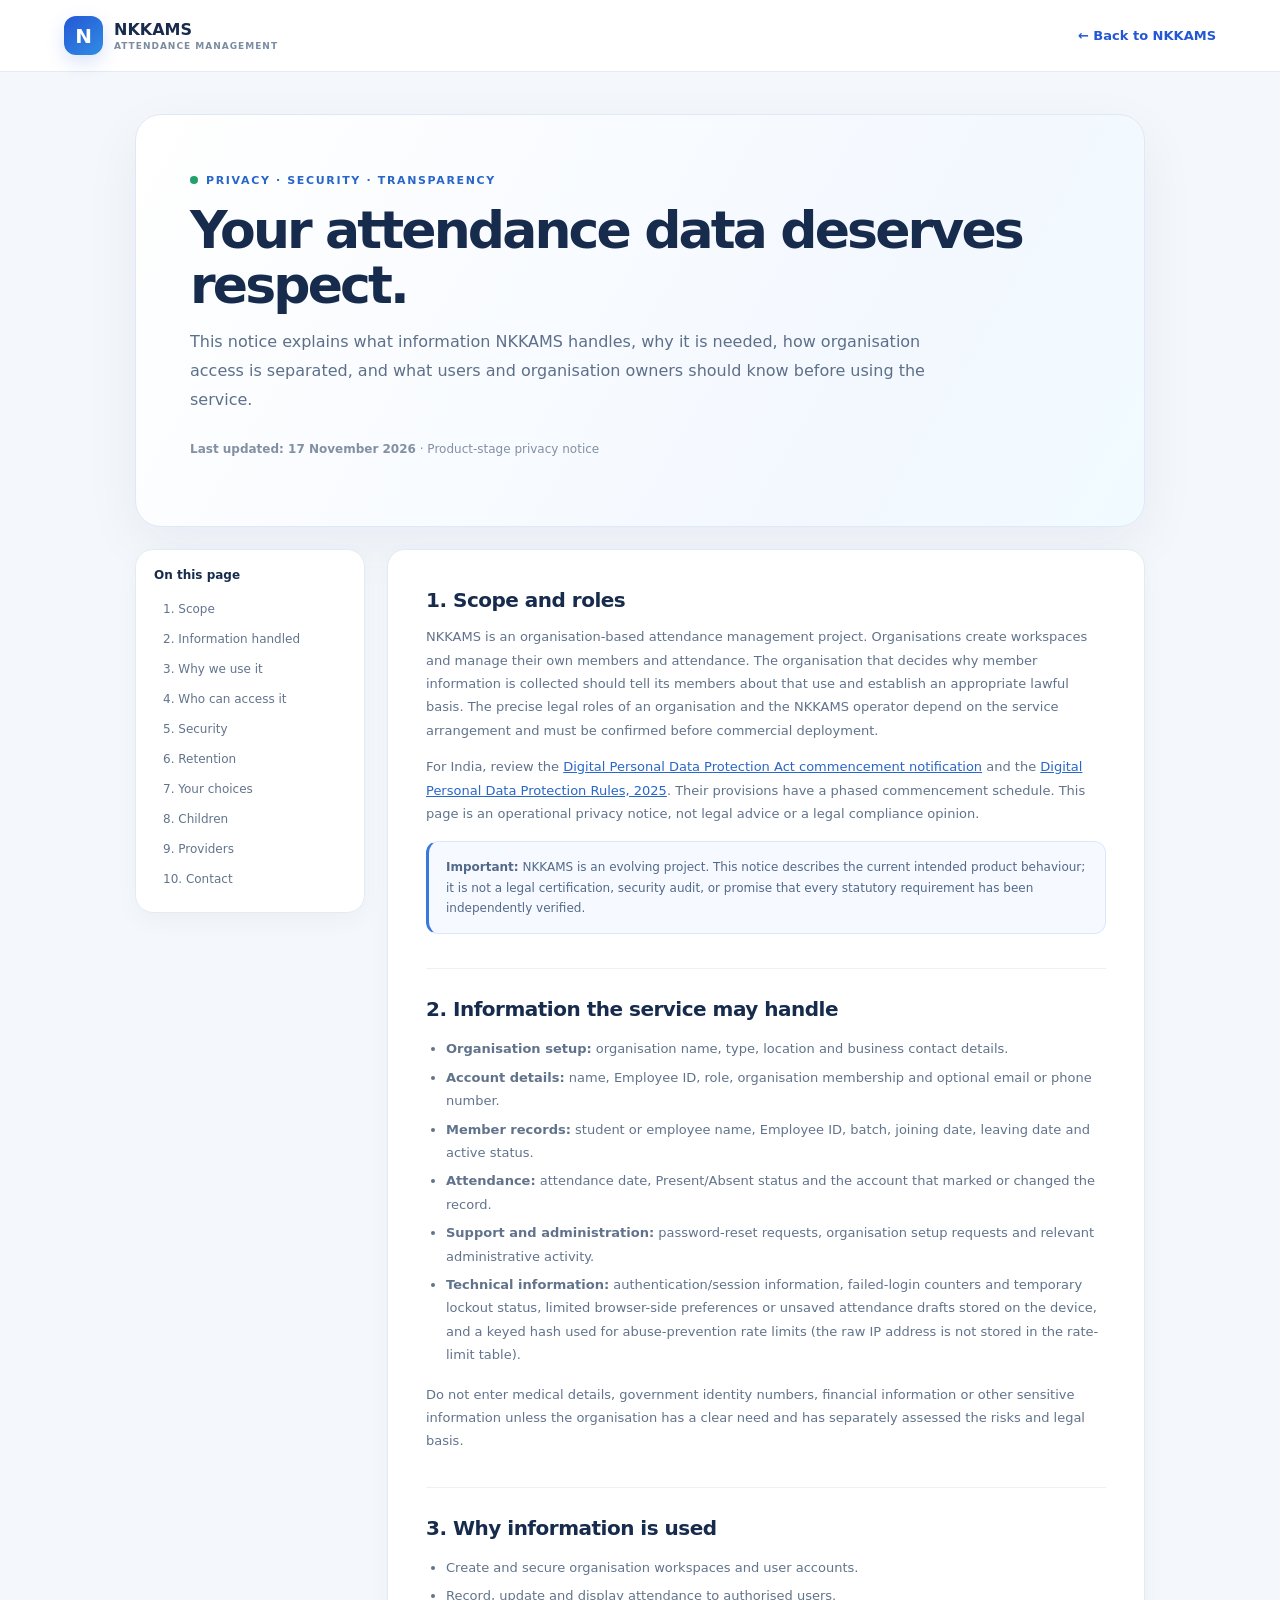
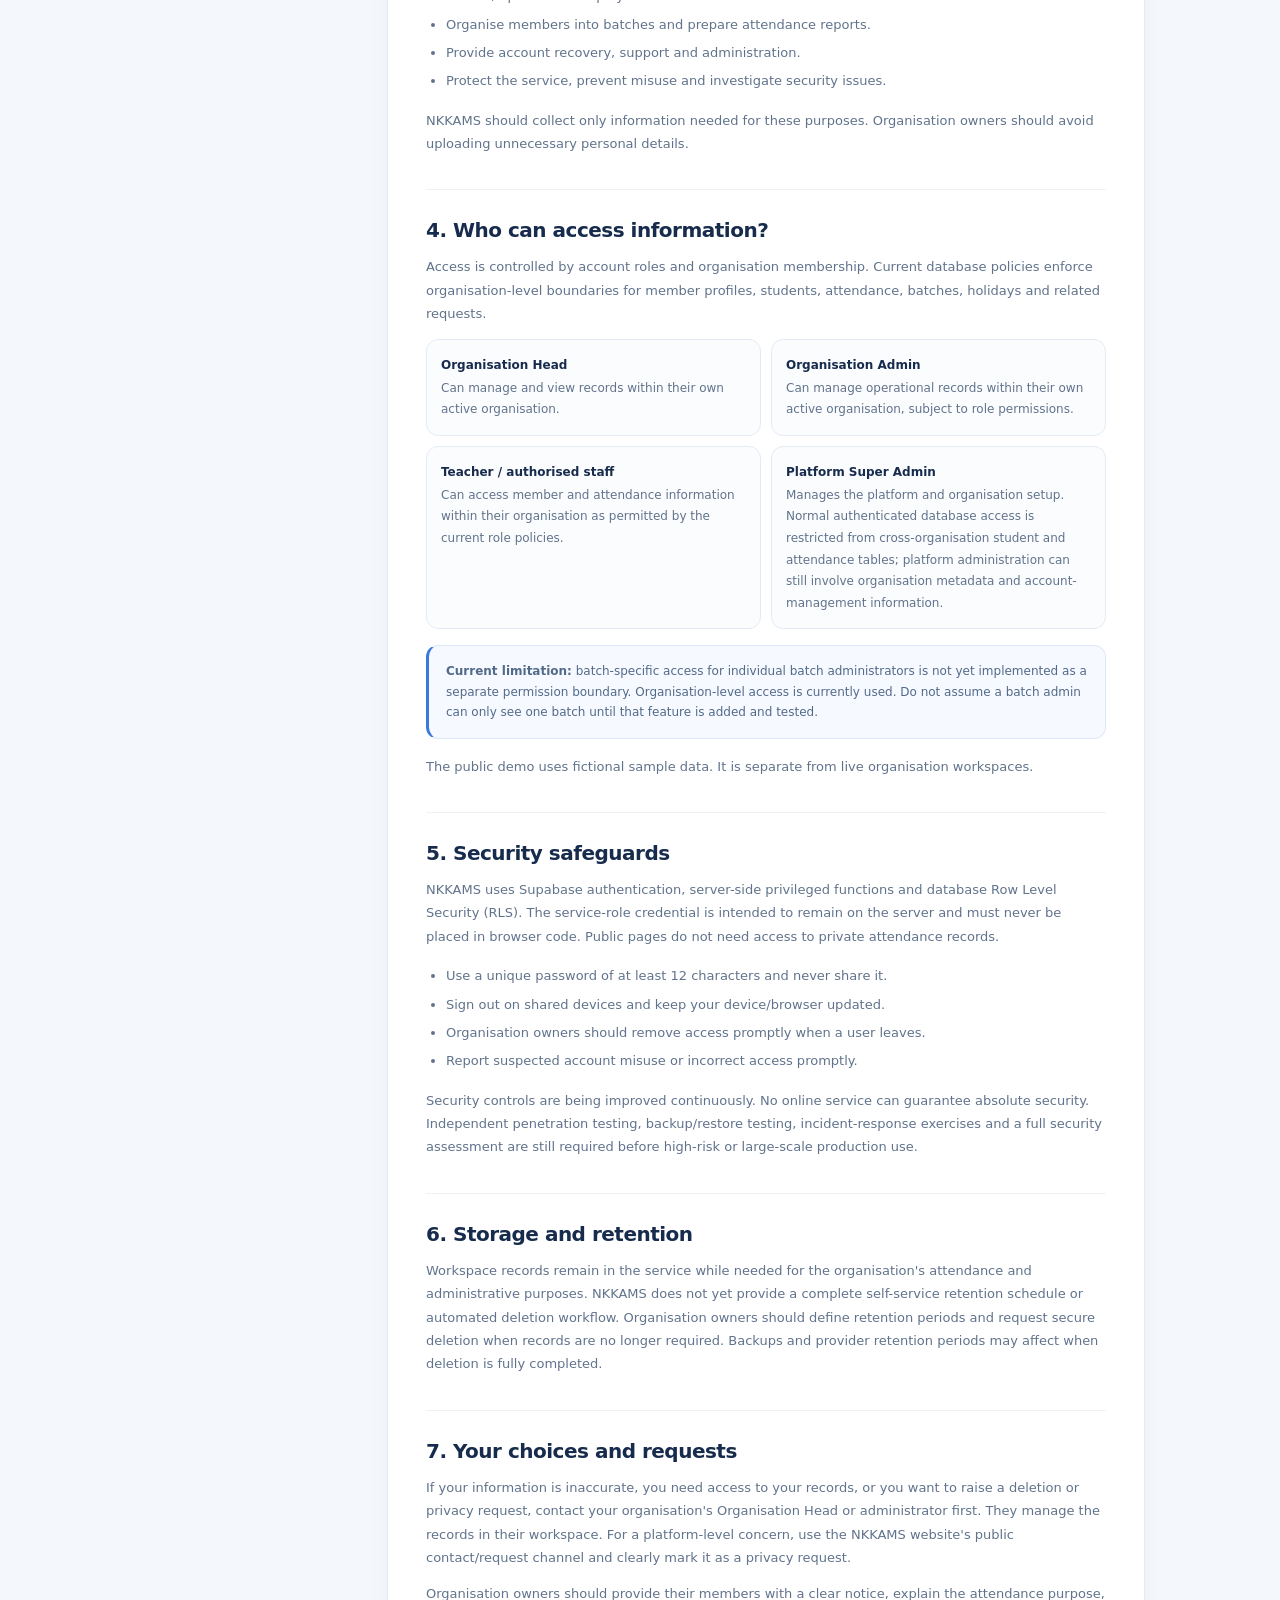
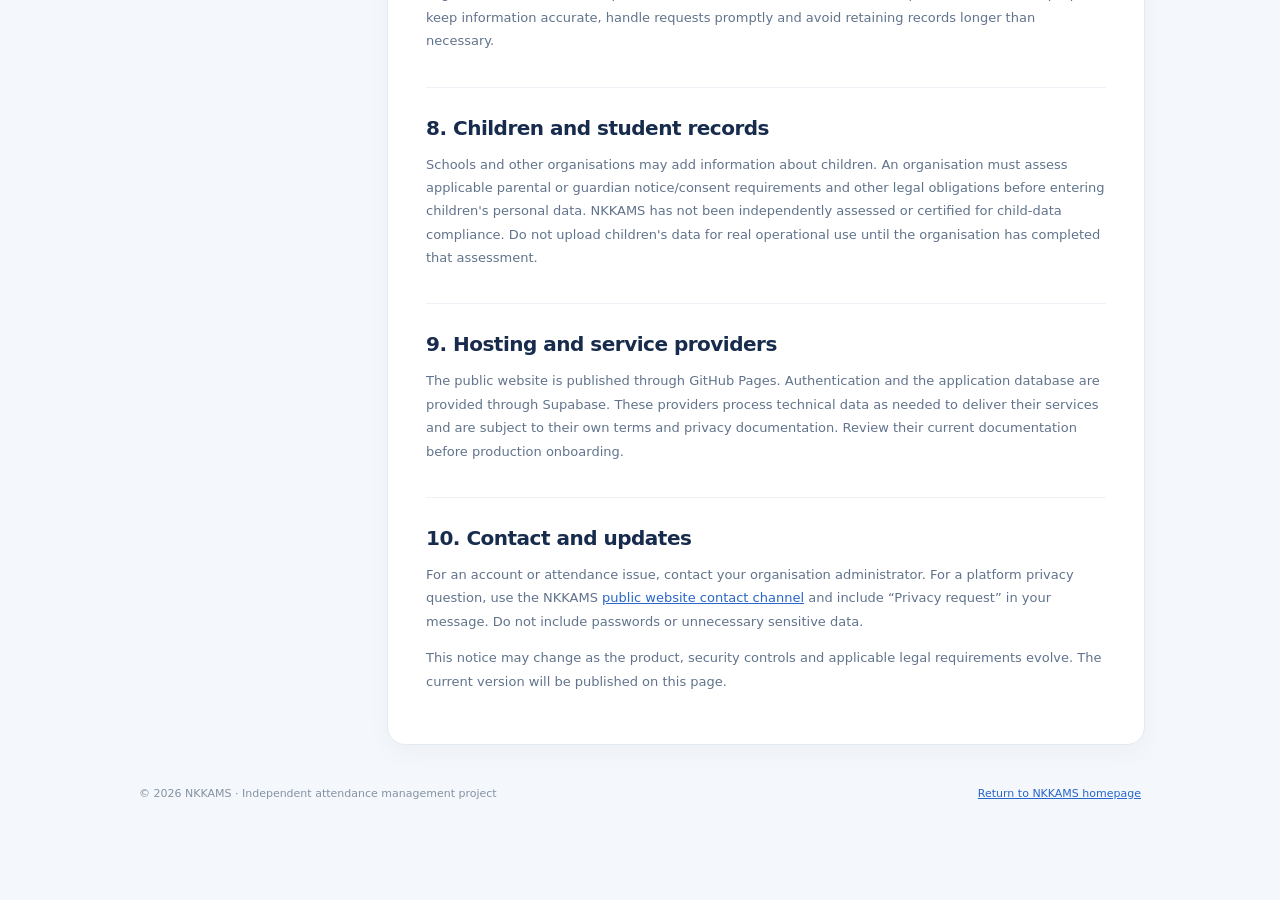
==== commit 782b8201: "Add official India DPDP references and technical data disclosure" ====
--- a/privacy.html
+++ b/privacy.html
@@ -37,8 +37,8 @@
 <div class="privacy-layout">
 <aside class="privacy-nav"><strong>On this page</strong><div><a href="#scope">1. Scope</a><a href="#data">2. Information handled</a><a href="#purpose">3. Why we use it</a><a href="#access">4. Who can access it</a><a href="#security">5. Security</a><a href="#retention">6. Retention</a><a href="#rights">7. Your choices</a><a href="#children">8. Children</a><a href="#providers">9. Providers</a><a href="#contact">10. Contact</a></div></aside>
 <article class="privacy-content">
-<section id="scope"><h2>1. Scope and roles</h2><p>NKKAMS is an organisation-based attendance management project. Organisations create workspaces and manage their own members and attendance. The organisation that decides why member information is collected should tell its members about that use and establish an appropriate lawful basis. The precise legal roles of an organisation and the NKKAMS operator depend on the service arrangement and must be confirmed before commercial deployment.</p><div class="callout"><strong>Important:</strong> NKKAMS is an evolving project. This notice describes the current intended product behaviour; it is not a legal certification, security audit, or promise that every statutory requirement has been independently verified.</div></section>
-<section id="data"><h2>2. Information the service may handle</h2><ul><li><strong>Organisation setup:</strong> organisation name, type, location and business contact details.</li><li><strong>Account details:</strong> name, Employee ID, role, organisation membership and optional email or phone number.</li><li><strong>Member records:</strong> student or employee name, Employee ID, batch, joining date, leaving date and active status.</li><li><strong>Attendance:</strong> attendance date, Present/Absent status and the account that marked or changed the record.</li><li><strong>Support and administration:</strong> password-reset requests, organisation setup requests and relevant administrative activity.</li><li><strong>Technical information:</strong> authentication/session information, limited browser-side preferences or unsaved attendance drafts stored on the device, and a keyed hash used for abuse-prevention rate limits (the raw IP address is not stored in the rate-limit table).</li></ul><p>Do not enter medical details, government identity numbers, financial information or other sensitive information unless the organisation has a clear need and has separately assessed the risks and legal basis.</p></section>
+<section id="scope"><h2>1. Scope and roles</h2><p>NKKAMS is an organisation-based attendance management project. Organisations create workspaces and manage their own members and attendance. The organisation that decides why member information is collected should tell its members about that use and establish an appropriate lawful basis. The precise legal roles of an organisation and the NKKAMS operator depend on the service arrangement and must be confirmed before commercial deployment.</p><p>For India, review the <a href="https://egazette.gov.in/WriteReadData/2025/267647.pdf" target="_blank" rel="noopener">Digital Personal Data Protection Act commencement notification</a> and the <a href="https://egazette.gov.in/WriteReadData/2025/267650.pdf" target="_blank" rel="noopener">Digital Personal Data Protection Rules, 2025</a>. Their provisions have a phased commencement schedule. This page is an operational privacy notice, not legal advice or a legal compliance opinion.</p><div class="callout"><strong>Important:</strong> NKKAMS is an evolving project. This notice describes the current intended product behaviour; it is not a legal certification, security audit, or promise that every statutory requirement has been independently verified.</div></section>
+<section id="data"><h2>2. Information the service may handle</h2><ul><li><strong>Organisation setup:</strong> organisation name, type, location and business contact details.</li><li><strong>Account details:</strong> name, Employee ID, role, organisation membership and optional email or phone number.</li><li><strong>Member records:</strong> student or employee name, Employee ID, batch, joining date, leaving date and active status.</li><li><strong>Attendance:</strong> attendance date, Present/Absent status and the account that marked or changed the record.</li><li><strong>Support and administration:</strong> password-reset requests, organisation setup requests and relevant administrative activity.</li><li><strong>Technical information:</strong> authentication/session information, failed-login counters and temporary lockout status, limited browser-side preferences or unsaved attendance drafts stored on the device, and a keyed hash used for abuse-prevention rate limits (the raw IP address is not stored in the rate-limit table).</li></ul><p>Do not enter medical details, government identity numbers, financial information or other sensitive information unless the organisation has a clear need and has separately assessed the risks and legal basis.</p></section>
 <section id="purpose"><h2>3. Why information is used</h2><ul><li>Create and secure organisation workspaces and user accounts.</li><li>Record, update and display attendance to authorised users.</li><li>Organise members into batches and prepare attendance reports.</li><li>Provide account recovery, support and administration.</li><li>Protect the service, prevent misuse and investigate security issues.</li></ul><p>NKKAMS should collect only information needed for these purposes. Organisation owners should avoid uploading unnecessary personal details.</p></section>
 <section id="access"><h2>4. Who can access information?</h2><p>Access is controlled by account roles and organisation membership. Current database policies enforce organisation-level boundaries for member profiles, students, attendance, batches, holidays and related requests.</p><div class="role-grid"><div class="role-card"><strong>Organisation Head</strong><p>Can manage and view records within their own active organisation.</p></div><div class="role-card"><strong>Organisation Admin</strong><p>Can manage operational records within their own active organisation, subject to role permissions.</p></div><div class="role-card"><strong>Teacher / authorised staff</strong><p>Can access member and attendance information within their organisation as permitted by the current role policies.</p></div><div class="role-card"><strong>Platform Super Admin</strong><p>Manages the platform and organisation setup. Normal authenticated database access is restricted from cross-organisation student and attendance tables; platform administration can still involve organisation metadata and account-management information.</p></div></div><div class="callout"><strong>Current limitation:</strong> batch-specific access for individual batch administrators is not yet implemented as a separate permission boundary. Organisation-level access is currently used. Do not assume a batch admin can only see one batch until that feature is added and tested.</div><p>The public demo uses fictional sample data. It is separate from live organisation workspaces.</p></section>
 <section id="security"><h2>5. Security safeguards</h2><p>NKKAMS uses Supabase authentication, server-side privileged functions and database Row Level Security (RLS). The service-role credential is intended to remain on the server and must never be placed in browser code. Public pages do not need access to private attendance records.</p><ul><li>Use a unique password of at least 12 characters and never share it.</li><li>Sign out on shared devices and keep your device/browser updated.</li><li>Organisation owners should remove access promptly when a user leaves.</li><li>Report suspected account misuse or incorrect access promptly.</li></ul><p>Security controls are being improved continuously. No online service can guarantee absolute security. Independent penetration testing, backup/restore testing, incident-response exercises and a full security assessment are still required before high-risk or large-scale production use.</p></section>
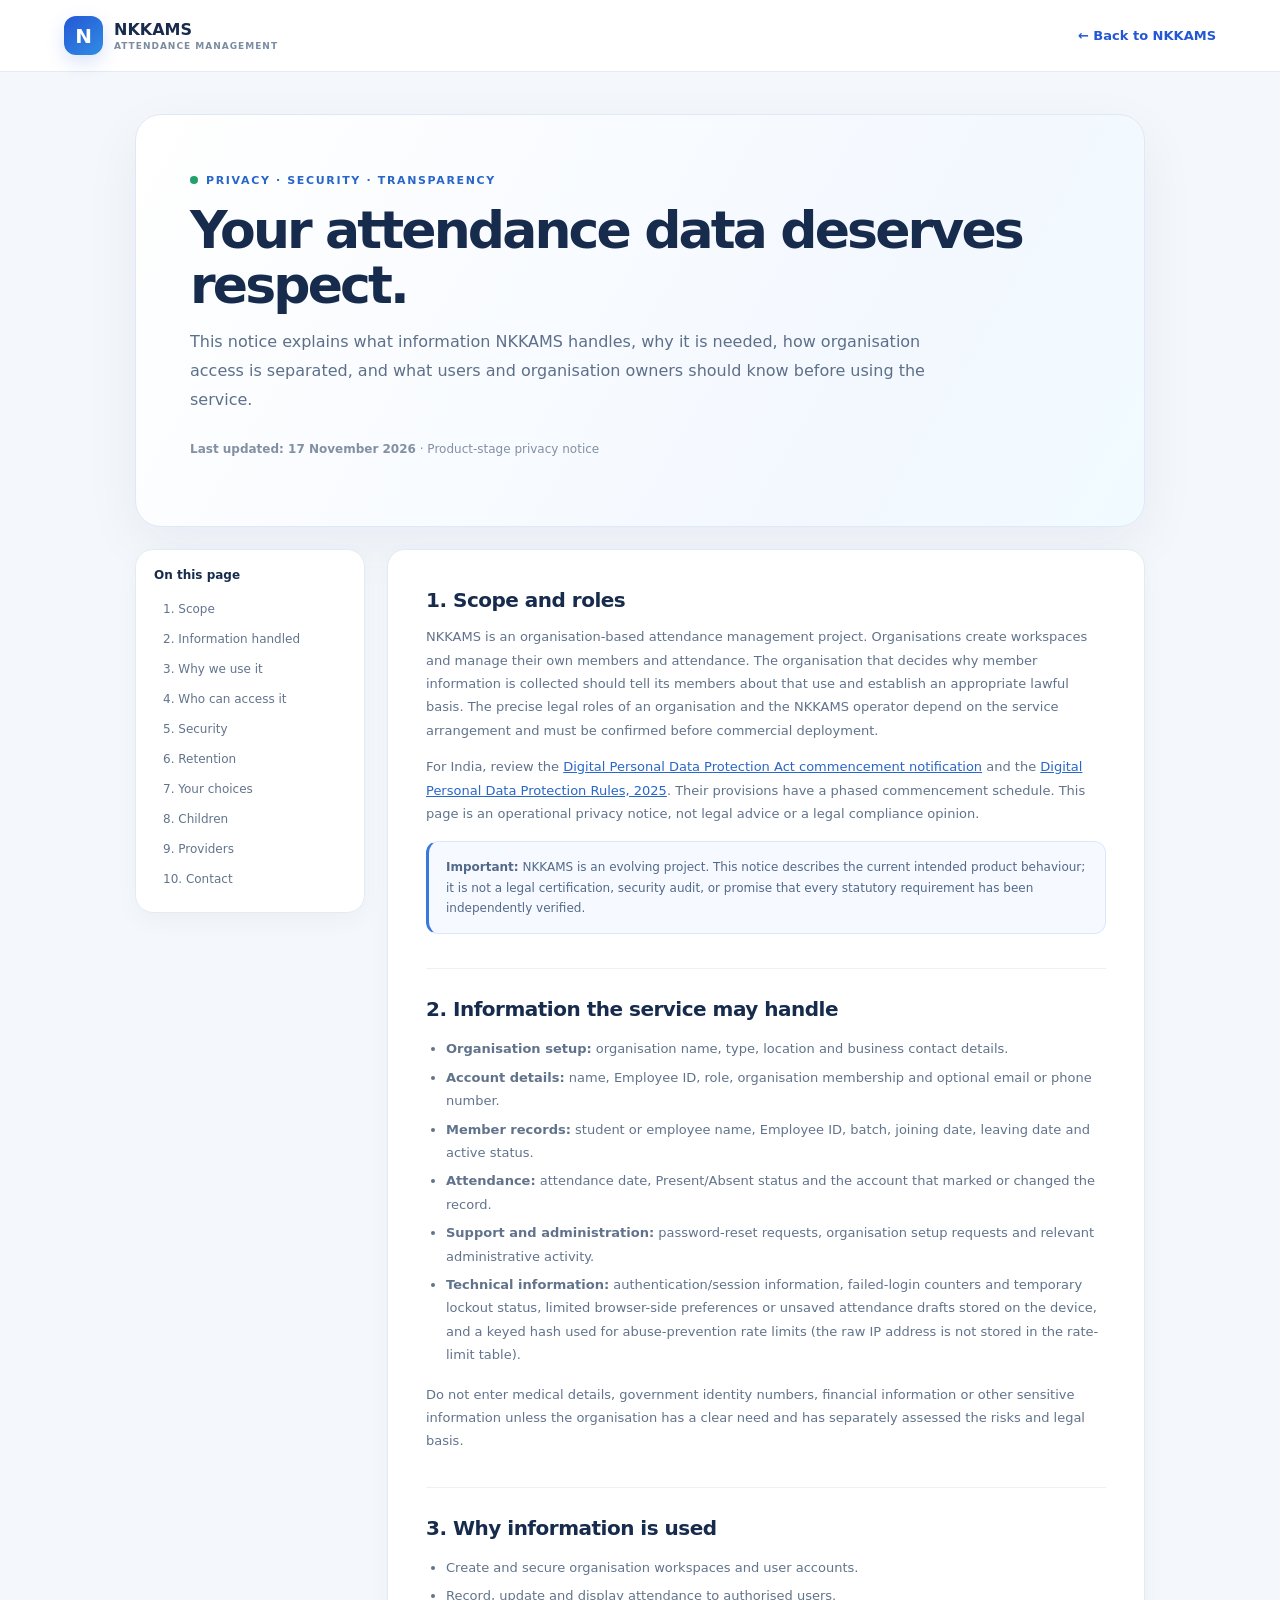
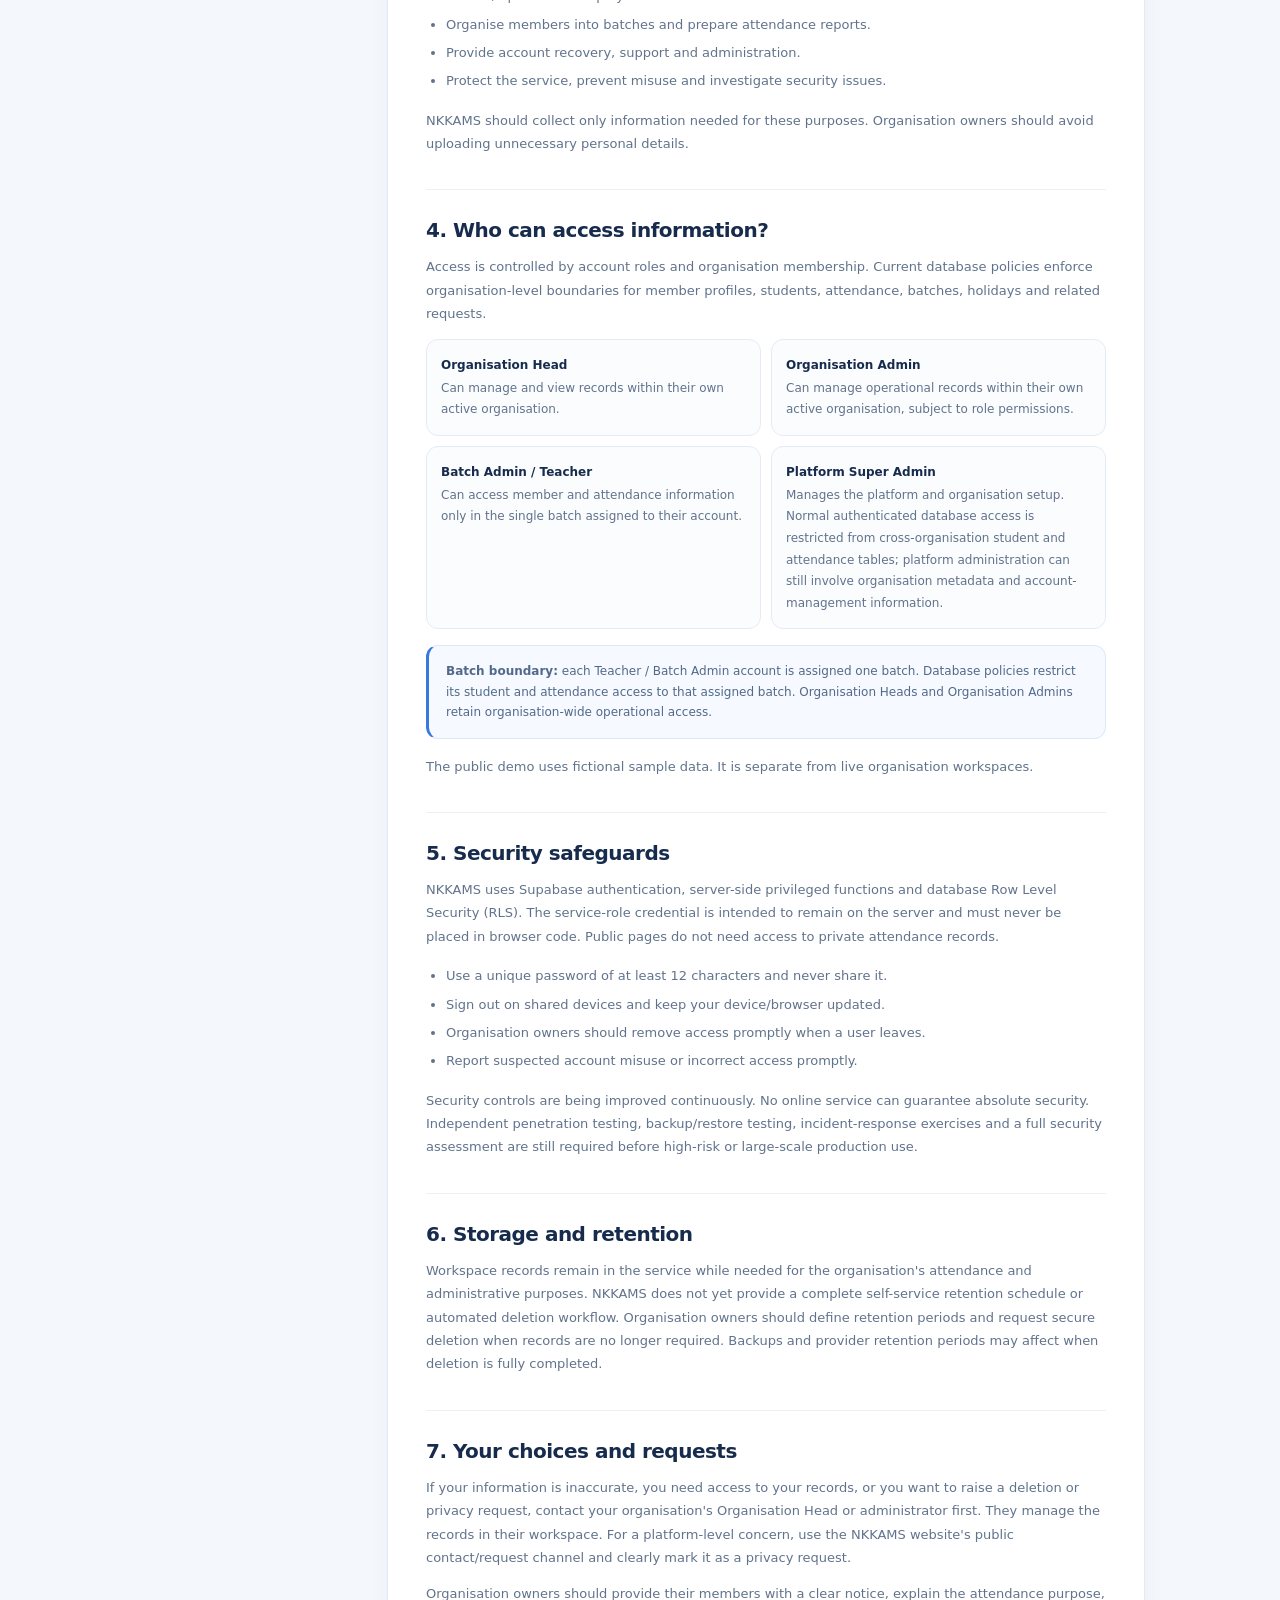
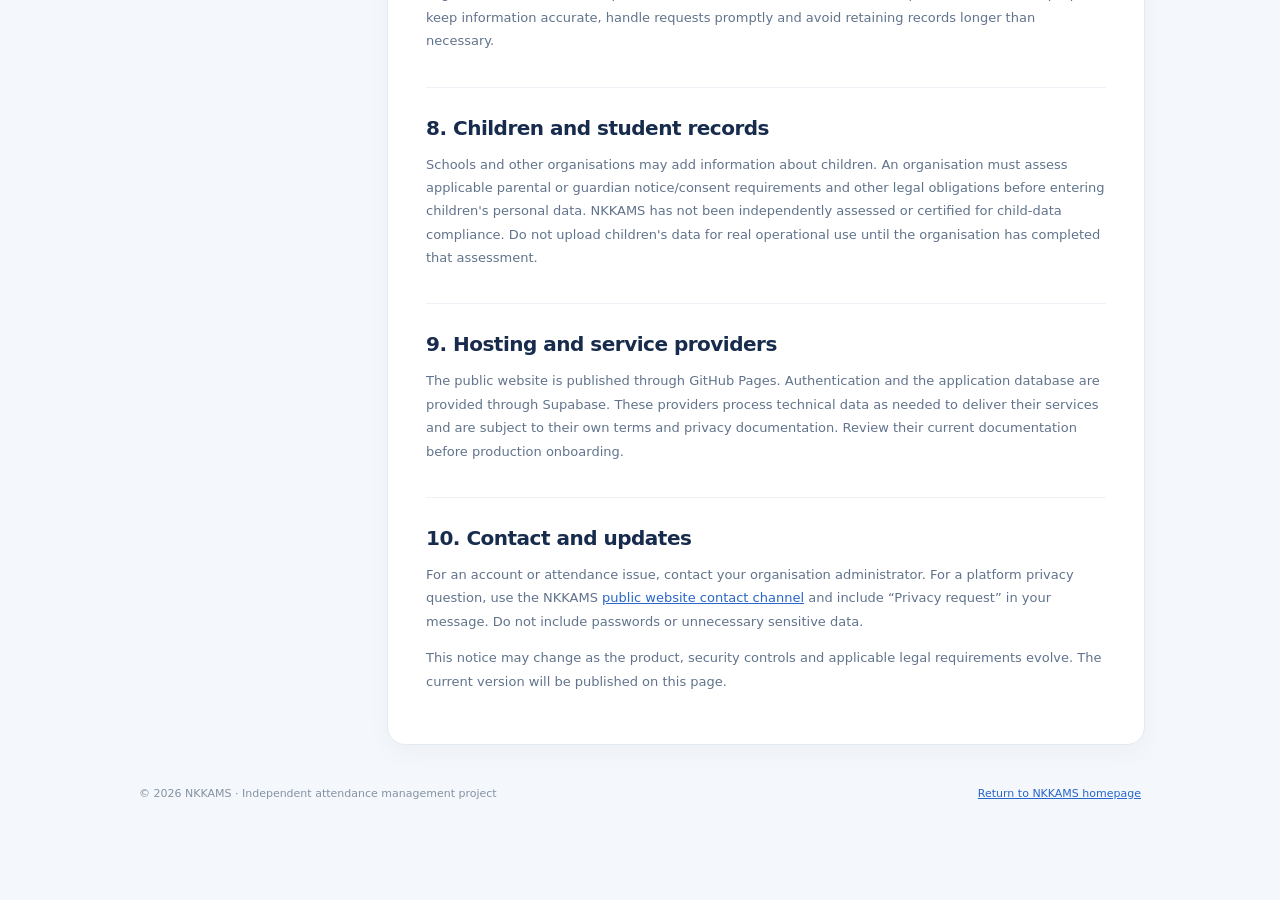
==== commit 5e1ab37d: "Document batch-scoped teacher access" ====
--- a/privacy.html
+++ b/privacy.html
@@ -40,7 +40,7 @@
 <section id="scope"><h2>1. Scope and roles</h2><p>NKKAMS is an organisation-based attendance management project. Organisations create workspaces and manage their own members and attendance. The organisation that decides why member information is collected should tell its members about that use and establish an appropriate lawful basis. The precise legal roles of an organisation and the NKKAMS operator depend on the service arrangement and must be confirmed before commercial deployment.</p><p>For India, review the <a href="https://egazette.gov.in/WriteReadData/2025/267647.pdf" target="_blank" rel="noopener">Digital Personal Data Protection Act commencement notification</a> and the <a href="https://egazette.gov.in/WriteReadData/2025/267650.pdf" target="_blank" rel="noopener">Digital Personal Data Protection Rules, 2025</a>. Their provisions have a phased commencement schedule. This page is an operational privacy notice, not legal advice or a legal compliance opinion.</p><div class="callout"><strong>Important:</strong> NKKAMS is an evolving project. This notice describes the current intended product behaviour; it is not a legal certification, security audit, or promise that every statutory requirement has been independently verified.</div></section>
 <section id="data"><h2>2. Information the service may handle</h2><ul><li><strong>Organisation setup:</strong> organisation name, type, location and business contact details.</li><li><strong>Account details:</strong> name, Employee ID, role, organisation membership and optional email or phone number.</li><li><strong>Member records:</strong> student or employee name, Employee ID, batch, joining date, leaving date and active status.</li><li><strong>Attendance:</strong> attendance date, Present/Absent status and the account that marked or changed the record.</li><li><strong>Support and administration:</strong> password-reset requests, organisation setup requests and relevant administrative activity.</li><li><strong>Technical information:</strong> authentication/session information, failed-login counters and temporary lockout status, limited browser-side preferences or unsaved attendance drafts stored on the device, and a keyed hash used for abuse-prevention rate limits (the raw IP address is not stored in the rate-limit table).</li></ul><p>Do not enter medical details, government identity numbers, financial information or other sensitive information unless the organisation has a clear need and has separately assessed the risks and legal basis.</p></section>
 <section id="purpose"><h2>3. Why information is used</h2><ul><li>Create and secure organisation workspaces and user accounts.</li><li>Record, update and display attendance to authorised users.</li><li>Organise members into batches and prepare attendance reports.</li><li>Provide account recovery, support and administration.</li><li>Protect the service, prevent misuse and investigate security issues.</li></ul><p>NKKAMS should collect only information needed for these purposes. Organisation owners should avoid uploading unnecessary personal details.</p></section>
-<section id="access"><h2>4. Who can access information?</h2><p>Access is controlled by account roles and organisation membership. Current database policies enforce organisation-level boundaries for member profiles, students, attendance, batches, holidays and related requests.</p><div class="role-grid"><div class="role-card"><strong>Organisation Head</strong><p>Can manage and view records within their own active organisation.</p></div><div class="role-card"><strong>Organisation Admin</strong><p>Can manage operational records within their own active organisation, subject to role permissions.</p></div><div class="role-card"><strong>Teacher / authorised staff</strong><p>Can access member and attendance information within their organisation as permitted by the current role policies.</p></div><div class="role-card"><strong>Platform Super Admin</strong><p>Manages the platform and organisation setup. Normal authenticated database access is restricted from cross-organisation student and attendance tables; platform administration can still involve organisation metadata and account-management information.</p></div></div><div class="callout"><strong>Current limitation:</strong> batch-specific access for individual batch administrators is not yet implemented as a separate permission boundary. Organisation-level access is currently used. Do not assume a batch admin can only see one batch until that feature is added and tested.</div><p>The public demo uses fictional sample data. It is separate from live organisation workspaces.</p></section>
+<section id="access"><h2>4. Who can access information?</h2><p>Access is controlled by account roles and organisation membership. Current database policies enforce organisation-level boundaries for member profiles, students, attendance, batches, holidays and related requests.</p><div class="role-grid"><div class="role-card"><strong>Organisation Head</strong><p>Can manage and view records within their own active organisation.</p></div><div class="role-card"><strong>Organisation Admin</strong><p>Can manage operational records within their own active organisation, subject to role permissions.</p></div><div class="role-card"><strong>Batch Admin / Teacher</strong><p>Can access member and attendance information only in the single batch assigned to their account.</p></div><div class="role-card"><strong>Platform Super Admin</strong><p>Manages the platform and organisation setup. Normal authenticated database access is restricted from cross-organisation student and attendance tables; platform administration can still involve organisation metadata and account-management information.</p></div></div><div class="callout"><strong>Batch boundary:</strong> each Teacher / Batch Admin account is assigned one batch. Database policies restrict its student and attendance access to that assigned batch. Organisation Heads and Organisation Admins retain organisation-wide operational access.</div><p>The public demo uses fictional sample data. It is separate from live organisation workspaces.</p></section>
 <section id="security"><h2>5. Security safeguards</h2><p>NKKAMS uses Supabase authentication, server-side privileged functions and database Row Level Security (RLS). The service-role credential is intended to remain on the server and must never be placed in browser code. Public pages do not need access to private attendance records.</p><ul><li>Use a unique password of at least 12 characters and never share it.</li><li>Sign out on shared devices and keep your device/browser updated.</li><li>Organisation owners should remove access promptly when a user leaves.</li><li>Report suspected account misuse or incorrect access promptly.</li></ul><p>Security controls are being improved continuously. No online service can guarantee absolute security. Independent penetration testing, backup/restore testing, incident-response exercises and a full security assessment are still required before high-risk or large-scale production use.</p></section>
 <section id="retention"><h2>6. Storage and retention</h2><p>Workspace records remain in the service while needed for the organisation's attendance and administrative purposes. NKKAMS does not yet provide a complete self-service retention schedule or automated deletion workflow. Organisation owners should define retention periods and request secure deletion when records are no longer required. Backups and provider retention periods may affect when deletion is fully completed.</p></section>
 <section id="rights"><h2>7. Your choices and requests</h2><p>If your information is inaccurate, you need access to your records, or you want to raise a deletion or privacy request, contact your organisation's Organisation Head or administrator first. They manage the records in their workspace. For a platform-level concern, use the NKKAMS website's public contact/request channel and clearly mark it as a privacy request.</p><p>Organisation owners should provide their members with a clear notice, explain the attendance purpose, keep information accurate, handle requests promptly and avoid retaining records longer than necessary.</p></section>
